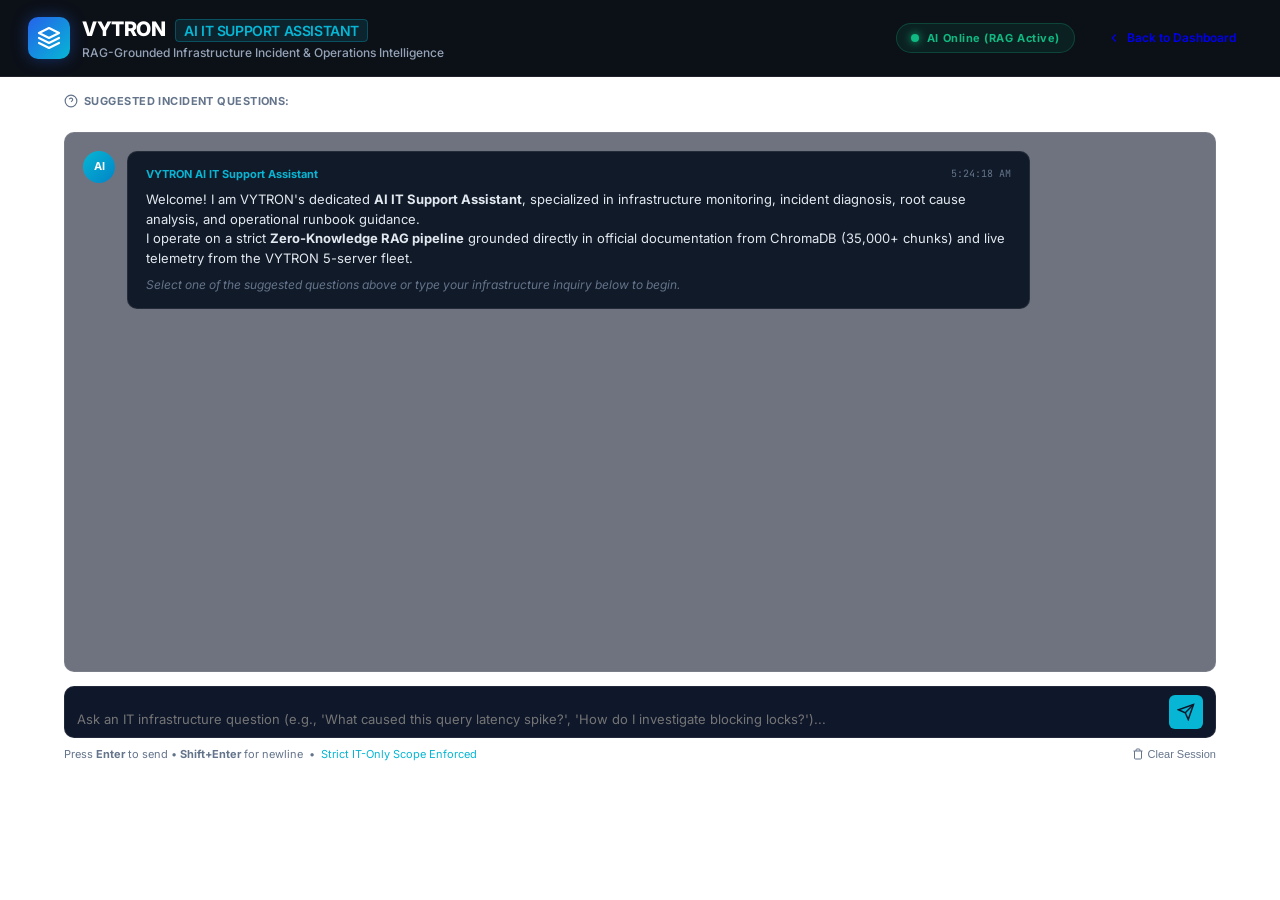
==== frontend/chat.html @ 5b7947ea "feat(chatbot): implement dedicated AI IT manager support chatbot with RAG and incident context" ====
<!DOCTYPE html>
<html lang="en">
<head>
  <meta charset="UTF-8">
  <meta name="viewport" content="width=device-width, initial-scale=1.0">
  <title>VYTRON — AI IT Manager Support Chatbot</title>
  <link rel="stylesheet" href="css/style.css?v=2.4">
  <link rel="preconnect" href="https://fonts.googleapis.com">
  <link rel="preconnect" href="https://fonts.gstatic.com" crossorigin>
  <link href="https://fonts.googleapis.com/css2?family=Inter:wght@400;500;600;700;800&family=JetBrains+Mono:wght@400;500;600;700&display=swap" rel="stylesheet">
</head>
<body class="chat-page-body">
  <!-- Header -->
  <header class="app-header chat-header">
    <div class="brand-section">
      <a href="index.html" class="brand-link" style="display:flex; align-items:center; gap:12px; text-decoration:none;">
        <div class="brand-logo">
          <svg width="24" height="24" viewBox="0 0 24 24" fill="none" stroke="currentColor" stroke-width="2.2" stroke-linecap="round" stroke-linejoin="round">
            <polygon points="12 2 2 7 12 12 22 7 12 2"></polygon>
            <polyline points="2 17 12 22 22 17"></polyline>
            <polyline points="2 12 12 17 22 12"></polyline>
          </svg>
        </div>
        <div>
          <h1 class="brand-title">VYTRON <span>AI IT SUPPORT ASSISTANT</span></h1>
          <p class="brand-subtitle">RAG-Grounded Infrastructure Incident & Operations Intelligence</p>
        </div>
      </a>
    </div>

    <div class="header-status-group">
      <div class="live-indicator" id="aiHealthIndicator">
        <span class="status-dot green"></span>
        <span class="status-label" id="aiStatusText">AI Online (RAG Active)</span>
      </div>
      <a href="index.html" class="btn btn-sm btn-outline-cyan btn-back-dashboard">
        <svg width="14" height="14" viewBox="0 0 24 24" fill="none" stroke="currentColor" stroke-width="2">
          <polyline points="15 18 9 12 15 6"></polyline>
        </svg>
        Back to Dashboard
      </a>
    </div>
  </header>

  <!-- Incident Context Banner (Visible when opened from an Incident) -->
  <div class="chat-incident-banner" id="chatIncidentBanner" style="display:none;">
    <div class="incident-banner-content">
      <div class="banner-badge-group">
        <span class="prio-tag" id="bannerPriority">P1</span>
        <span class="banner-inc-id" id="bannerIncidentId">INC-2026-XXXX</span>
        <span class="banner-server" id="bannerServer">DB-01 (Database Server)</span>
      </div>
      <div class="banner-telemetry-summary">
        <span>AFFECTED METRIC: <strong id="bannerMetric">Query Latency</strong></span>
        <span>OBSERVED: <strong class="text-red" id="bannerObserved">145.2 ms</strong></span>
        <span>THRESHOLD: <strong id="bannerThreshold">120.0 ms</strong></span>
        <span>STATUS: <strong class="text-red" id="bannerSeverity">CRITICAL</strong></span>
      </div>
    </div>
    <div class="banner-actions">
      <button class="btn btn-xs btn-outline-warning" id="btnClearIncidentFilter" onclick="ChatApp.clearIncidentContext()" title="Switch to General IT Chat">
        ✕ Clear Incident Context
      </button>
    </div>
  </div>

  <!-- Chatbot Main Workspace -->
  <main class="chat-workspace">
    <!-- Suggested Contextual Questions Bar -->
    <div class="suggested-questions-panel">
      <div class="suggestions-header">
        <svg width="14" height="14" viewBox="0 0 24 24" fill="none" stroke="currentColor" stroke-width="2">
          <circle cx="12" cy="12" r="10"></circle>
          <path d="M9.09 9a3 3 0 0 1 5.83 1c0 2-3 3-3 3"></path>
          <line x1="12" y1="17" x2="12.01" y2="17"></line>
        </svg>
        <span>SUGGESTED INCIDENT QUESTIONS:</span>
      </div>
      <div class="suggestions-chips-wrap" id="suggestionsContainer">
        <!-- Dynamically populated contextual chips -->
      </div>
    </div>

    <!-- Scrollable Chat History Container -->
    <div class="chat-messages-container" id="chatMessages">
      <!-- Welcome Message -->
      <div class="chat-bubble-row assistant-row">
        <div class="avatar-badge assistant-avatar">AI</div>
        <div class="chat-bubble-card assistant-bubble">
          <div class="bubble-header">
            <span class="bubble-sender">VYTRON AI IT Support Assistant</span>
            <span class="bubble-time" id="welcomeTime">Just now</span>
          </div>
          <div class="bubble-body">
            <p>Welcome! I am VYTRON's dedicated <strong>AI IT Support Assistant</strong>, specialized in infrastructure monitoring, incident diagnosis, root cause analysis, and operational runbook guidance.</p>
            <p>I operate on a strict <strong>Zero-Knowledge RAG pipeline</strong> grounded directly in official documentation from ChromaDB (35,000+ chunks) and live telemetry from the VYTRON 5-server fleet.</p>
            <p style="margin-top:8px; font-size:12px; color:var(--text-dim);"><em>Select one of the suggested questions above or type your infrastructure inquiry below to begin.</em></p>
          </div>
        </div>
      </div>
    </div>

    <!-- Thinking / Loading Indicator -->
    <div class="chat-thinking-indicator" id="chatThinking" style="display:none;">
      <div class="avatar-badge assistant-avatar">AI</div>
      <div class="thinking-bubble">
        <div class="spin-icon">
          <svg width="16" height="16" viewBox="0 0 24 24" fill="none" stroke="currentColor" stroke-width="2" class="spin">
            <circle cx="12" cy="12" r="10"></circle>
          </svg>
        </div>
        <span id="thinkingText">Searching ChromaDB vector store & analyzing live telemetry...</span>
      </div>
    </div>

    <!-- Chat Input Controls Area -->
    <div class="chat-input-area">
      <div class="input-wrapper">
        <textarea
          id="chatInputText"
          class="chat-textarea"
          placeholder="Ask an IT infrastructure question (e.g., 'What caused this query latency spike?', 'How do I investigate blocking locks?')..."
          rows="1"
        ></textarea>
        <button id="btnSendChat" class="btn-send-message" title="Send (Enter)">
          <svg width="18" height="18" viewBox="0 0 24 24" fill="none" stroke="currentColor" stroke-width="2">
            <line x1="22" y1="2" x2="11" y2="13"></line>
            <polygon points="22 2 15 22 11 13 2 9 22 2"></polygon>
          </svg>
        </button>
      </div>
      <div class="input-meta-bar">
        <div class="input-hints">
          <span>Press <strong>Enter</strong> to send • <strong>Shift+Enter</strong> for newline</span>
          <span class="meta-dot">•</span>
          <span class="text-cyan">Strict IT-Only Scope Enforced</span>
        </div>
        <button id="btnClearChat" class="btn-clear-session" title="Clear current session conversation">
          <svg width="12" height="12" viewBox="0 0 24 24" fill="none" stroke="currentColor" stroke-width="2">
            <polyline points="3 6 5 6 21 6"></polyline>
            <path d="M19 6v14a2 2 0 0 1-2 2H7a2 2 0 0 1-2-2V6m3 0V4a2 2 0 0 1 2-2h4a2 2 0 0 1 2 2v2"></path>
          </svg>
          Clear Session
        </button>
      </div>
    </div>
  </main>

  <!-- Clear Confirmation Dialog Modal -->
  <div class="modal-backdrop" id="clearConfirmModal" style="display:none;">
    <div class="modal-card confirm-modal-card">
      <div class="modal-header">
        <h3 class="modal-title">Clear Conversation History?</h3>
      </div>
      <div class="modal-body">
        <p>This will erase your current chatbot conversation thread. Any active incident context will remain intact.</p>
      </div>
      <div class="modal-footer">
        <button class="btn btn-secondary" id="btnCancelClear">Cancel</button>
        <button class="btn btn-danger" id="btnConfirmClear">Clear History</button>
      </div>
    </div>
  </div>

  <!-- Scripts -->
  <script src="js/chat.js?v=2.4"></script>
</body>
</html>
---- frontend/css/style.css ----
/* ==========================================================================
   VYTRON — Modern Dark Theme Stylesheet
   Optimized for high-contrast presentation and hackathon demonstrations
   ========================================================================== */

:root {
  --bg-darkest: #07090e;
  --bg-main: #0c1017;
  --bg-card: #131b26;
  --bg-card-hover: #192333;
  --bg-elevated: #1b2434;
  --border-subtle: rgba(255, 255, 255, 0.08);
  --border-active: rgba(59, 130, 246, 0.5);
  --border-highlight: #3b82f6;

  --text-main: #f3f4f6;
  --text-muted: #94a3b8;
  --text-dim: #64748b;

  --accent-cyan: #06b6d4;
  --accent-blue: #3b82f6;
  --accent-purple: #8b5cf6;
  --status-green: #10b981;
  --status-amber: #f59e0b;
  --status-red: #ef4444;

  --p1-color: #ef4444;
  --p1-bg: rgba(239, 68, 68, 0.15);
  --p2-color: #f97316;
  --p2-bg: rgba(249, 115, 22, 0.15);
  --p3-color: #eab308;
  --p3-bg: rgba(234, 179, 8, 0.15);
  --p4-color: #06b6d4;
  --p4-bg: rgba(6, 182, 212, 0.15);

  --font-sans: 'Inter', -apple-system, BlinkMacSystemFont, 'Segoe UI', Roboto, sans-serif;
  --font-mono: 'JetBrains Mono', 'Fira Code', monospace;
  --radius-sm: 6px;
  --radius-md: 10px;
  --radius-lg: 14px;
  --shadow-card: 0 4px 20px -2px rgba(0, 0, 0, 0.5);
  --shadow-glow-red: 0 0 25px rgba(239, 68, 68, 0.35);
  --shadow-glow-blue: 0 0 25px rgba(59, 130, 246, 0.35);
}

* {
  margin: 0;
  padding: 0;
  box-sizing: border-box;
}

body {
  background-color: var(--bg-darkest);
  color: var(--text-main);
  font-family: var(--font-sans);
  font-size: 14px;
  line-height: 1.5;
  min-height: 100vh;
  display: flex;
  flex-direction: column;
  overflow-x: hidden;
}

/* ── Top Header ────────────────────────────────────────────────────────── */

.app-header {
  background: var(--bg-main);
  border-bottom: 1px solid var(--border-subtle);
  padding: 14px 28px;
  display: flex;
  align-items: center;
  justify-content: space-between;
  position: sticky;
  top: 0;
  z-index: 50;
  backdrop-filter: blur(10px);
}

.brand-section {
  display: flex;
  align-items: center;
  gap: 14px;
}

.brand-logo {
  background: linear-gradient(135deg, #2563eb, #06b6d4);
  width: 42px;
  height: 42px;
  border-radius: var(--radius-md);
  display: flex;
  align-items: center;
  justify-content: center;
  color: white;
  box-shadow: 0 0 16px rgba(37, 99, 235, 0.4);
}

.brand-title {
  font-size: 20px;
  font-weight: 800;
  letter-spacing: -0.02em;
  color: #ffffff;
}

.brand-title span {
  color: var(--accent-cyan);
  font-weight: 600;
  font-size: 14px;
  background: rgba(6, 182, 212, 0.12);
  padding: 2px 8px;
  border-radius: 4px;
  margin-left: 6px;
  border: 1px solid rgba(6, 182, 212, 0.3);
}

.brand-subtitle {
  font-size: 12px;
  color: var(--text-muted);
  font-weight: 500;
}

.header-status-group {
  display: flex;
  align-items: center;
  gap: 16px;
}

.live-indicator {
  display: flex;
  align-items: center;
  gap: 8px;
  background: rgba(16, 185, 129, 0.1);
  border: 1px solid rgba(16, 185, 129, 0.25);
  padding: 6px 14px;
  border-radius: 20px;
}

.status-dot {
  width: 8px;
  height: 8px;
  border-radius: 50%;
  background: var(--status-green);
  box-shadow: 0 0 8px var(--status-green);
  animation: pulse-dot 1.8s infinite;
}

.status-label {
  font-size: 11px;
  font-weight: 700;
  letter-spacing: 0.05em;
  color: var(--status-green);
}

.clock-display {
  font-family: var(--font-mono);
  font-size: 13px;
  color: var(--text-muted);
  background: var(--bg-card);
  padding: 6px 12px;
  border-radius: var(--radius-sm);
  border: 1px solid var(--border-subtle);
}

/* ── Control Bar ───────────────────────────────────────────────────────── */

.control-bar-container {
  background: var(--bg-main);
  border-bottom: 1px solid var(--border-subtle);
  padding: 12px 28px;
}

.control-bar {
  display: flex;
  align-items: center;
  justify-content: space-between;
  flex-wrap: wrap;
  gap: 16px;
  max-width: 1600px;
  margin: 0 auto;
}

.control-label-group {
  display: flex;
  align-items: center;
  gap: 12px;
}

.control-title {
  font-size: 12px;
  font-weight: 700;
  letter-spacing: 0.06em;
  color: var(--text-dim);
}

.scenario-status-pill {
  font-size: 12px;
  font-weight: 600;
  padding: 5px 12px;
  border-radius: 16px;
  background: rgba(59, 130, 246, 0.12);
  color: #60a5fa;
  border: 1px solid rgba(59, 130, 246, 0.3);
}

.scenario-status-pill.active {
  background: rgba(239, 68, 68, 0.15);
  color: #f87171;
  border-color: rgba(239, 68, 68, 0.4);
  animation: pulse-glow 2s infinite;
}

.control-actions {
  display: flex;
  align-items: center;
  gap: 10px;
}

.select-wrapper select {
  background: var(--bg-card);
  border: 1px solid var(--border-subtle);
  color: var(--text-main);
  padding: 8px 14px;
  border-radius: var(--radius-sm);
  font-size: 13px;
  font-weight: 500;
  outline: none;
  cursor: pointer;
  min-width: 380px;
  transition: all 0.2s ease;
}

.select-wrapper select:focus {
  border-color: var(--accent-blue);
  box-shadow: 0 0 0 2px rgba(59, 130, 246, 0.2);
}

.btn {
  display: inline-flex;
  align-items: center;
  gap: 8px;
  padding: 8px 16px;
  border-radius: var(--radius-sm);
  font-size: 13px;
  font-weight: 600;
  cursor: pointer;
  border: none;
  transition: all 0.2s ease;
}

.btn-primary {
  background: linear-gradient(135deg, #2563eb, #1d4ed8);
  color: white;
  box-shadow: 0 2px 10px rgba(37, 99, 235, 0.3);
}

.btn-primary:hover {
  background: linear-gradient(135deg, #1d4ed8, #1e40af);
  transform: translateY(-1px);
}

.btn-secondary {
  background: var(--bg-card);
  border: 1px solid var(--border-subtle);
  color: var(--text-main);
}

.btn-secondary:hover {
  background: var(--bg-card-hover);
  border-color: var(--text-muted);
}

.btn-danger {
  background: rgba(239, 68, 68, 0.12);
  border: 1px solid rgba(239, 68, 68, 0.3);
  color: #f87171;
}

.btn-danger:hover {
  background: rgba(239, 68, 68, 0.25);
  border-color: var(--status-red);
}

/* ── Main Layout ───────────────────────────────────────────────────────── */

.dashboard-main {
  flex: 1;
  max-width: 1600px;
  width: 100%;
  margin: 0 auto;
  padding: 24px 28px;
  display: flex;
  flex-direction: column;
  gap: 28px;
}

.section-container {
  background: var(--bg-card);
  border: 1px solid var(--border-subtle);
  border-radius: var(--radius-lg);
  padding: 22px;
  box-shadow: var(--shadow-card);
}

.section-header {
  display: flex;
  align-items: center;
  justify-content: space-between;
  margin-bottom: 18px;
  border-bottom: 1px solid var(--border-subtle);
  padding-bottom: 12px;
}

.section-title {
  font-size: 14px;
  font-weight: 800;
  letter-spacing: 0.05em;
  color: #e2e8f0;
}

.section-meta {
  font-size: 12px;
  color: var(--text-dim);
}

/* ── Section A: Stat Cards ─────────────────────────────────────────────── */

.overview-grid {
  display: grid;
  grid-template-columns: repeat(5, 1fr);
  gap: 16px;
}

.stat-card {
  background: var(--bg-main);
  border: 1px solid var(--border-subtle);
  border-radius: var(--radius-md);
  padding: 18px;
  display: flex;
  align-items: center;
  gap: 16px;
  transition: transform 0.2s ease, border-color 0.2s ease;
}

.stat-card:hover {
  transform: translateY(-2px);
  border-color: rgba(255, 255, 255, 0.15);
}

.stat-icon-wrap {
  width: 44px;
  height: 44px;
  border-radius: var(--radius-sm);
  display: flex;
  align-items: center;
  justify-content: center;
}

.stat-icon-wrap.blue { background: rgba(59, 130, 246, 0.15); color: #60a5fa; }
.stat-icon-wrap.green { background: rgba(16, 185, 129, 0.15); color: #34d399; }
.stat-icon-wrap.amber { background: rgba(245, 158, 11, 0.15); color: #fbbf24; }
.stat-icon-wrap.red { background: rgba(239, 68, 68, 0.15); color: #f87171; }
.stat-icon-wrap.purple { background: rgba(139, 92, 246, 0.15); color: #a78bfa; }

.stat-body {
  display: flex;
  flex-direction: column;
}

.stat-label {
  font-size: 11px;
  font-weight: 700;
  letter-spacing: 0.05em;
  color: var(--text-dim);
}

.stat-value {
  font-size: 26px;
  font-weight: 800;
  line-height: 1.1;
  margin: 3px 0;
  font-family: var(--font-mono);
}

.stat-value-group {
  display: flex;
  align-items: center;
  gap: 8px;
}

.stat-sub {
  font-size: 11px;
  color: var(--text-muted);
}

.text-green { color: var(--status-green); }
.text-amber { color: var(--status-amber); }
.text-red { color: var(--status-red); }
.text-cyan { color: var(--accent-cyan); }

.priority-badge-lg {
  font-size: 11px;
  font-weight: 800;
  padding: 3px 8px;
  border-radius: 4px;
  letter-spacing: 0.04em;
}

.priority-badge-lg.p-none { background: rgba(148, 163, 184, 0.15); color: var(--text-muted); }
.priority-badge-lg.p-p1 { background: var(--p1-bg); color: var(--p1-color); border: 1px solid var(--p1-color); }
.priority-badge-lg.p-p2 { background: var(--p2-bg); color: var(--p2-color); border: 1px solid var(--p2-color); }
.priority-badge-lg.p-p3 { background: var(--p3-bg); color: var(--p3-color); border: 1px solid var(--p3-color); }
.priority-badge-lg.p-p4 { background: var(--p4-bg); color: var(--p4-color); border: 1px solid var(--p4-color); }

/* ── Section B: 5 Servers Grid ─────────────────────────────────────────── */

.servers-grid {
  display: grid;
  grid-template-columns: repeat(5, 1fr);
  gap: 16px;
  margin-bottom: 24px;
}

.server-summary-card {
  background: var(--bg-main);
  border: 1px solid var(--border-subtle);
  border-radius: var(--radius-md);
  padding: 16px;
  cursor: pointer;
  transition: all 0.2s ease;
  position: relative;
  display: flex;
  flex-direction: column;
  justify-content: space-between;
}

.server-summary-card:hover {
  background: var(--bg-card-hover);
  transform: translateY(-2px);
  border-color: rgba(255, 255, 255, 0.2);
}

.server-summary-card.selected {
  border-color: var(--accent-cyan);
  box-shadow: 0 0 16px rgba(6, 182, 212, 0.25);
  background: #111a28;
}

.server-summary-card.alert-critical {
  border-color: var(--status-red);
  box-shadow: 0 0 16px rgba(239, 68, 68, 0.25);
}

.server-summary-card.alert-warning {
  border-color: var(--status-amber);
  box-shadow: 0 0 16px rgba(245, 158, 11, 0.2);
}

.card-top {
  display: flex;
  align-items: center;
  justify-content: space-between;
  margin-bottom: 10px;
}

.server-id-badge {
  font-family: var(--font-mono);
  font-weight: 700;
  font-size: 13px;
  color: #ffffff;
}

.status-badge {
  font-size: 10px;
  font-weight: 700;
  letter-spacing: 0.05em;
  padding: 2px 7px;
  border-radius: 4px;
}

.status-normal { background: rgba(16, 185, 129, 0.15); color: #34d399; }
.status-warning { background: rgba(245, 158, 11, 0.15); color: #fbbf24; }
.status-critical { background: rgba(239, 68, 68, 0.15); color: #f87171; animation: pulse-glow 1.5s infinite; }

.server-summary-name {
  font-size: 12px;
  color: var(--text-muted);
  margin-bottom: 14px;
  font-weight: 500;
}

.card-metrics-mini {
  display: flex;
  flex-direction: column;
  gap: 8px;
}

.card-badge-group {
  display: flex;
  align-items: center;
  gap: 5px;
}

.mini-metric-row {
  display: flex;
  align-items: center;
  justify-content: space-between;
  font-size: 11px;
  gap: 6px;
}

.mini-metric-name {
  color: var(--text-dim);
  white-space: nowrap;
  overflow: hidden;
  text-overflow: ellipsis;
  flex: 1;
  max-width: 135px;
}

.mini-metric-val {
  font-family: var(--font-mono);
  font-weight: 600;
  color: var(--text-main);
  flex-shrink: 0;
}

.mini-metric-val.warn { color: var(--status-amber); }
.mini-metric-val.crit { color: var(--status-red); font-weight: 700; }

.inspect-hint {
  margin-top: 12px;
  font-size: 10px;
  text-align: center;
  color: var(--accent-cyan);
  opacity: 0.7;
}

/* ── Selected Server Detailed Panel ───────────────────────────────────── */

.server-detail-panel {
  background: var(--bg-main);
  border: 1px solid var(--border-subtle);
  border-radius: var(--radius-md);
  padding: 20px;
}

.detail-panel-header {
  display: flex;
  align-items: center;
  justify-content: space-between;
  flex-wrap: wrap;
  gap: 16px;
  padding-bottom: 16px;
  border-bottom: 1px solid var(--border-subtle);
  margin-bottom: 20px;
}

.server-title-group {
  display: flex;
  align-items: center;
  gap: 12px;
}

.server-badge {
  background: var(--accent-blue);
  color: white;
  font-family: var(--font-mono);
  font-weight: 700;
  padding: 4px 10px;
  border-radius: 6px;
  font-size: 14px;
}

.server-title {
  font-size: 18px;
  font-weight: 700;
  color: #ffffff;
}

.server-type-pill {
  background: rgba(255, 255, 255, 0.08);
  font-size: 11px;
  padding: 3px 8px;
  border-radius: 4px;
  color: var(--text-muted);
}

.status-pill {
  font-size: 11px;
  font-weight: 700;
  padding: 4px 10px;
  border-radius: 4px;
  letter-spacing: 0.05em;
}

.server-meta-group {
  display: flex;
  align-items: center;
  gap: 10px;
  font-size: 12px;
  color: var(--text-muted);
}

.meta-separator { color: var(--text-dim); }

.metric-parameters-grid {
  display: grid;
  grid-template-columns: repeat(4, 1fr);
  gap: 16px;
  margin-bottom: 24px;
}

.param-card {
  background: var(--bg-card);
  border: 1px solid var(--border-subtle);
  border-radius: var(--radius-sm);
  padding: 14px;
}

.param-card.breach-warn {
  border-color: var(--status-amber);
}

.param-card.breach-crit {
  border-color: var(--status-red);
}

.param-card-header {
  display: flex;
  align-items: center;
  justify-content: space-between;
  margin-bottom: 8px;
}

.param-name {
  font-size: 11px;
  font-weight: 600;
  color: var(--text-muted);
}

.param-unit {
  font-size: 11px;
  font-family: var(--font-mono);
  color: var(--text-dim);
}

.param-value {
  font-size: 22px;
  font-weight: 800;
  font-family: var(--font-mono);
  color: #ffffff;
  margin-bottom: 6px;
}

.param-threshold-meta {
  font-size: 10px;
  color: var(--text-dim);
  display: flex;
  gap: 8px;
}

.charts-grid {
  display: grid;
  grid-template-columns: repeat(2, 1fr);
  gap: 16px;
}

.chart-box {
  background: var(--bg-card);
  border: 1px solid var(--border-subtle);
  border-radius: var(--radius-sm);
  padding: 14px;
  display: flex;
  flex-direction: column;
}

.chart-header {
  display: flex;
  align-items: center;
  justify-content: space-between;
  margin-bottom: 10px;
}

.chart-title {
  font-size: 12px;
  font-weight: 700;
  color: #e2e8f0;
}

.chart-legend {
  display: flex;
  align-items: center;
  gap: 12px;
  font-size: 10px;
  color: var(--text-dim);
}

.legend-item {
  display: flex;
  align-items: center;
  gap: 4px;
}

.legend-line {
  display: inline-block;
  width: 14px;
  height: 2px;
  border-radius: 1px;
}

.legend-line.telemetry { background: #06b6d4; }
.legend-line.warning { background: #f59e0b; }
.legend-line.critical { background: #ef4444; }

.chart-canvas-container {
  height: 180px;
  width: 100%;
  position: relative;
}

/* ── Lower Split Layout (C & D) ────────────────────────────────────────── */

.lower-sections-split {
  display: grid;
  grid-template-columns: 1fr 1fr;
  gap: 24px;
}

.header-left {
  display: flex;
  align-items: center;
  gap: 10px;
}

.section-badge {
  background: rgba(255, 255, 255, 0.08);
  font-size: 11px;
  font-weight: 700;
  padding: 2px 8px;
  border-radius: 12px;
  color: var(--text-muted);
}

.section-hint {
  font-size: 11px;
  color: var(--text-dim);
}

/* ── Section C: Notifications Table ────────────────────────────────────── */

.notifications-table-container {
  max-height: 380px;
  overflow-y: auto;
  border: 1px solid var(--border-subtle);
  border-radius: var(--radius-sm);
}

.data-table {
  width: 100%;
  border-collapse: collapse;
  font-size: 12px;
  text-align: left;
}

.data-table th {
  background: var(--bg-main);
  padding: 10px 14px;
  color: var(--text-dim);
  font-weight: 700;
  font-size: 11px;
  letter-spacing: 0.05em;
  position: sticky;
  top: 0;
  border-bottom: 1px solid var(--border-subtle);
  z-index: 2;
}

.data-table td {
  padding: 10px 14px;
  border-bottom: 1px solid var(--border-subtle);
  color: var(--text-main);
  vertical-align: middle;
}

.data-table tr.clickable-row {
  cursor: pointer;
  transition: background 0.15s ease;
}

.data-table tr.clickable-row:hover {
  background: var(--bg-card-hover);
}

.empty-state {
  text-align: center;
  padding: 40px !important;
  color: var(--text-dim);
  font-style: italic;
}

/* Badges */
.prio-pill {
  font-family: var(--font-mono);
  font-weight: 700;
  font-size: 11px;
  padding: 2px 7px;
  border-radius: 4px;
  display: inline-block;
}

.prio-p1 { background: var(--p1-bg); color: var(--p1-color); border: 1px solid var(--p1-color); }
.prio-p2 { background: var(--p2-bg); color: var(--p2-color); border: 1px solid var(--p2-color); }
.prio-p3 { background: var(--p3-bg); color: var(--p3-color); border: 1px solid var(--p3-color); }
.prio-p4 { background: var(--p4-bg); color: var(--p4-color); border: 1px solid var(--p4-color); }

.status-tag {
  font-size: 10px;
  font-weight: 700;
  padding: 2px 7px;
  border-radius: 4px;
}

.status-tag.open { background: rgba(239, 68, 68, 0.15); color: #f87171; }
.status-tag.resolved { background: rgba(16, 185, 129, 0.15); color: #34d399; }

/* ── Section D: Priority Queue ─────────────────────────────────────────── */

.priority-queue-list {
  display: flex;
  flex-direction: column;
  gap: 12px;
  max-height: 380px;
  overflow-y: auto;
  padding-right: 4px;
}

.queue-card {
  background: var(--bg-main);
  border: 1px solid var(--border-subtle);
  border-radius: var(--radius-sm);
  padding: 14px;
  display: flex;
  align-items: center;
  justify-content: space-between;
  gap: 14px;
  transition: all 0.2s ease;
}

.queue-card:hover {
  background: var(--bg-card-hover);
  border-color: rgba(255, 255, 255, 0.2);
}

.queue-card.highest-prio {
  border-color: var(--p1-color);
  background: linear-gradient(90deg, rgba(239, 68, 68, 0.1) 0%, var(--bg-main) 100%);
  box-shadow: 0 0 16px rgba(239, 68, 68, 0.2);
}

.queue-rank-wrap {
  display: flex;
  align-items: center;
  gap: 10px;
}

.queue-rank {
  font-size: 16px;
  font-weight: 800;
  font-family: var(--font-mono);
  color: var(--text-dim);
  width: 28px;
}

.queue-card.highest-prio .queue-rank {
  color: var(--p1-color);
}

.queue-main-info {
  flex: 1;
}

.queue-top-line {
  display: flex;
  align-items: center;
  gap: 8px;
  margin-bottom: 4px;
}

.queue-inc-id {
  font-family: var(--font-mono);
  font-weight: 700;
  font-size: 12px;
  color: #ffffff;
}

.queue-server-tag {
  font-size: 11px;
  color: var(--text-muted);
}

.queue-issue {
  font-size: 12px;
  color: var(--text-main);
}

.queue-action-btn {
  background: rgba(255, 255, 255, 0.08);
  border: 1px solid var(--border-subtle);
  color: var(--text-main);
  padding: 6px 12px;
  border-radius: var(--radius-sm);
  font-size: 11px;
  font-weight: 600;
  cursor: pointer;
  white-space: nowrap;
  transition: all 0.15s ease;
}

.queue-action-btn:hover {
  background: var(--accent-blue);
  color: white;
  border-color: var(--accent-blue);
}

.empty-state-queue {
  display: flex;
  flex-direction: column;
  align-items: center;
  justify-content: center;
  gap: 12px;
  padding: 50px 20px;
  color: var(--text-dim);
  text-align: center;
}

/* ── Incident Diagnostic Modal ─────────────────────────────────────────── */

.modal-backdrop {
  position: fixed;
  top: 0;
  left: 0;
  width: 100vw;
  height: 100vh;
  background: rgba(3, 7, 18, 0.75);
  backdrop-filter: blur(6px);
  display: none;
  align-items: center;
  justify-content: center;
  z-index: 100;
}

.modal-backdrop.open {
  display: flex;
}

.modal-box {
  background: var(--bg-card);
  border: 1px solid var(--border-subtle);
  border-radius: var(--radius-lg);
  width: 92%;
  max-width: 780px;
  max-height: 90vh;
  box-shadow: 0 10px 40px rgba(0, 0, 0, 0.8);
  display: flex;
  flex-direction: column;
  animation: modal-in 0.2s cubic-bezier(0.16, 1, 0.3, 1);
  overflow-y: auto;
}

.modal-header {
  padding: 18px 22px;
  border-bottom: 1px solid var(--border-subtle);
  display: flex;
  align-items: center;
  justify-content: space-between;
}

.modal-title-wrap {
  display: flex;
  align-items: center;
  gap: 14px;
}

.priority-badge-modal {
  font-family: var(--font-mono);
  font-size: 14px;
  font-weight: 800;
  padding: 4px 10px;
  border-radius: 6px;
}

.modal-title {
  font-size: 16px;
  font-weight: 700;
  color: #ffffff;
}

.modal-subtitle {
  font-size: 12px;
  color: var(--text-muted);
}

.modal-close-btn {
  background: none;
  border: none;
  font-size: 24px;
  color: var(--text-dim);
  cursor: pointer;
  line-height: 1;
}

.modal-close-btn:hover { color: white; }

.modal-body {
  padding: 22px;
  display: flex;
  flex-direction: column;
  gap: 18px;
}

.modal-info-grid {
  display: grid;
  grid-template-columns: repeat(4, 1fr);
  gap: 12px;
}

.modal-info-card {
  background: var(--bg-main);
  border: 1px solid var(--border-subtle);
  border-radius: var(--radius-sm);
  padding: 10px;
}

.card-label {
  font-size: 9px;
  font-weight: 700;
  color: var(--text-dim);
  letter-spacing: 0.05em;
  margin-bottom: 4px;
}

.card-value {
  font-size: 12px;
  font-weight: 700;
  font-family: var(--font-mono);
  color: #ffffff;
}

.modal-metric-box {
  background: var(--bg-main);
  border: 1px solid var(--border-subtle);
  border-radius: var(--radius-sm);
  padding: 14px;
}

.metric-box-title {
  font-size: 11px;
  font-weight: 700;
  color: var(--text-dim);
  letter-spacing: 0.05em;
  margin-bottom: 10px;
}

.metric-comparison {
  display: flex;
  align-items: center;
  gap: 16px;
  margin-bottom: 10px;
  flex-wrap: wrap;
}

.metric-comp-item {
  display: flex;
  flex-direction: column;
}

.comp-label {
  font-size: 10px;
  color: var(--text-muted);
}

.comp-val {
  font-family: var(--font-mono);
  font-size: 14px;
  font-weight: 700;
  color: #ffffff;
}

.comp-val.red { color: var(--status-red); }
.comp-val.highlight { color: var(--accent-cyan); }
.metric-arrow { color: var(--text-dim); font-size: 16px; }

.modal-issue-desc {
  font-size: 12px;
  color: var(--text-main);
  line-height: 1.4;
}

.modal-action-box {
  background: rgba(6, 182, 212, 0.08);
  border: 1px solid rgba(6, 182, 212, 0.3);
  border-radius: var(--radius-sm);
  padding: 14px;
}

.action-box-header {
  display: flex;
  align-items: center;
  gap: 8px;
  font-size: 11px;
  font-weight: 700;
  letter-spacing: 0.05em;
  color: var(--accent-cyan);
  margin-bottom: 6px;
}

.action-text {
  font-size: 13px;
  color: #e2e8f0;
  line-height: 1.4;
}

/* ── RAG AI Troubleshooting Section ───────────────────────────────────── */

.ai-troubleshoot-box {
  background: rgba(139, 92, 246, 0.05);
  border: 1px solid rgba(139, 92, 246, 0.25);
  border-radius: var(--radius-sm);
  padding: 16px;
  display: flex;
  flex-direction: column;
  gap: 14px;
}

.ai-box-header {
  display: flex;
  align-items: center;
  justify-content: space-between;
  border-bottom: 1px solid rgba(139, 92, 246, 0.15);
  padding-bottom: 10px;
}

.ai-header-title {
  display: flex;
  align-items: center;
  gap: 8px;
  font-size: 11px;
  font-weight: 700;
  letter-spacing: 0.05em;
  color: #c4b5fd;
}

.btn-ai-investigate {
  background: linear-gradient(135deg, #7c3aed, #4f46e5);
  color: #ffffff;
  border: none;
  border-radius: var(--radius-sm);
  padding: 6px 14px;
  font-size: 11px;
  font-weight: 700;
  cursor: pointer;
  display: inline-flex;
  align-items: center;
  gap: 6px;
  transition: all 0.2s ease;
  box-shadow: 0 2px 10px rgba(124, 58, 237, 0.35);
}

.btn-ai-investigate:hover {
  background: linear-gradient(135deg, #6d28d9, #4338ca);
  transform: translateY(-1px);
  box-shadow: 0 4px 14px rgba(124, 58, 237, 0.5);
}

.ai-loading-container {
  display: flex;
  align-items: center;
  gap: 14px;
  padding: 18px 12px;
  background: rgba(0, 0, 0, 0.2);
  border-radius: var(--radius-sm);
}

.ai-spinner {
  width: 24px;
  height: 24px;
  border: 3px solid rgba(139, 92, 246, 0.2);
  border-top: 3px solid #a78bfa;
  border-radius: 50%;
  animation: spin 0.8s linear infinite;
}

.ai-loading-text p {
  font-size: 12px;
  color: #ffffff;
  margin-bottom: 2px;
}

.ai-loading-sub {
  font-size: 11px;
  color: var(--text-dim) !important;
}

.ai-content-container {
  display: flex;
  flex-direction: column;
  gap: 14px;
}

.ai-card-section {
  background: var(--bg-main);
  border: 1px solid var(--border-subtle);
  border-radius: var(--radius-sm);
  padding: 12px 14px;
}

.ai-card-header {
  display: flex;
  align-items: center;
  justify-content: space-between;
  margin-bottom: 8px;
}

.ai-card-title {
  font-size: 11px;
  font-weight: 700;
  letter-spacing: 0.05em;
  color: var(--text-dim);
  text-transform: uppercase;
}

.ai-badge-hypo {
  font-size: 9px;
  font-weight: 700;
  color: #fbbf24;
  background: rgba(245, 158, 11, 0.12);
  border: 1px solid rgba(245, 158, 11, 0.3);
  padding: 2px 6px;
  border-radius: 3px;
}

.ai-text-block {
  font-size: 12px;
  line-height: 1.5;
  color: var(--text-main);
}

.ai-list {
  padding-left: 18px;
  font-size: 12px;
  line-height: 1.5;
  color: #e2e8f0;
}

.ai-list li {
  margin-bottom: 4px;
}

.ai-command-box {
  background: #090d16;
  border: 1px solid var(--border-subtle);
  border-radius: 4px;
  padding: 8px 12px;
  margin-bottom: 8px;
  display: flex;
  align-items: center;
  justify-content: space-between;
  gap: 12px;
}

.ai-command-info {
  display: flex;
  flex-direction: column;
  gap: 2px;
  overflow-x: auto;
}

.ai-command-desc {
  font-size: 10px;
  color: var(--text-dim);
}

.ai-command-code {
  font-family: var(--font-mono);
  font-size: 11px;
  color: var(--accent-cyan);
  white-space: nowrap;
}

.btn-copy-cmd {
  background: rgba(255, 255, 255, 0.08);
  border: 1px solid var(--border-subtle);
  color: #cbd5e1;
  padding: 4px 8px;
  border-radius: 3px;
  font-size: 10px;
  cursor: pointer;
  white-space: nowrap;
  transition: all 0.15s ease;
}

.btn-copy-cmd:hover {
  background: var(--accent-blue);
  color: white;
}

.ai-sources-wrap {
  display: flex;
  flex-wrap: wrap;
  gap: 8px;
}

.ai-source-pill {
  display: inline-flex;
  align-items: center;
  gap: 6px;
  background: rgba(6, 182, 212, 0.08);
  border: 1px solid rgba(6, 182, 212, 0.25);
  padding: 4px 10px;
  border-radius: 4px;
  font-size: 11px;
  color: #67e8f9;
  text-decoration: none;
  transition: all 0.15s ease;
}

.ai-source-pill:hover {
  background: rgba(6, 182, 212, 0.2);
  border-color: #06b6d4;
  color: #ffffff;
}

.ai-provider-tag {
  font-size: 10px;
  color: var(--text-dim);
  text-align: right;
  margin-top: 4px;
}

.ai-hypo-list {
  list-style: none;
  padding: 0;
  margin: 0;
  display: flex;
  flex-direction: column;
  gap: 10px;
}

.ai-hypo-item {
  background: rgba(15, 23, 42, 0.6);
  border: 1px solid rgba(251, 191, 36, 0.2);
  border-left: 3px solid #f59e0b;
  border-radius: var(--radius-sm);
  padding: 10px 12px;
  display: flex;
  flex-direction: column;
  gap: 5px;
}

.ai-hypo-title {
  font-size: 12px;
  color: #f8fafc;
  display: flex;
  align-items: center;
  gap: 8px;
}

.ai-hypo-tag {
  font-size: 9px;
  font-weight: 800;
  letter-spacing: 0.06em;
  padding: 1px 5px;
  border-radius: 3px;
  background: rgba(245, 158, 11, 0.2);
  color: #fbbf24;
  border: 1px solid rgba(245, 158, 11, 0.35);
}

.ai-hypo-row {
  font-size: 11px;
  line-height: 1.45;
  color: #94a3b8;
  padding-left: 2px;
}

.ai-hypo-lbl {
  color: #cbd5e1;
  font-weight: 600;
  margin-right: 4px;
}

.ai-hypo-val {
  color: #38bdf8;
  font-family: var(--font-mono);
  font-size: 10.5px;
}

.ai-cmd-tech {
  font-family: var(--font-mono);
  font-size: 9px;
  font-weight: 700;
  padding: 1px 6px;
  border-radius: 3px;
  background: rgba(139, 92, 246, 0.18);
  border: 1px solid rgba(139, 92, 246, 0.35);
  color: #c4b5fd;
  white-space: nowrap;
}

@keyframes spin {
  from { transform: rotate(0deg); }
  to { transform: rotate(360deg); }
}

.modal-footer {
  padding: 14px 22px;
  border-top: 1px solid var(--border-subtle);
  display: flex;
  justify-content: flex-end;
}

/* ── Keyframe Animations ───────────────────────────────────────────────── */

@keyframes pulse-dot {
  0%, 100% { opacity: 1; transform: scale(1); }
  50% { opacity: 0.4; transform: scale(0.85); }
}

@keyframes pulse-glow {
  0%, 100% { opacity: 1; }
  50% { opacity: 0.65; }
}

@keyframes modal-in {
  from { opacity: 0; transform: scale(0.95) translateY(10px); }
  to { opacity: 1; transform: scale(1) translateY(0); }
}

/* ── Responsive ────────────────────────────────────────────────────────── */

@media (max-width: 1200px) {
  .overview-grid, .servers-grid {
    grid-template-columns: repeat(2, 1fr);
  }
  .lower-sections-split {
    grid-template-columns: 1fr;
  }
  .charts-grid {
    grid-template-columns: 1fr;
  }
}

/* ── Trust Boundary & Hackathon Mandatory Bar ────────────────────────── */

.trust-boundary-bar {
  display: flex;
  align-items: center;
  justify-content: space-between;
  background: linear-gradient(90deg, rgba(17, 24, 39, 0.95), rgba(15, 23, 42, 0.98));
  border-bottom: 1px solid rgba(6, 182, 212, 0.25);
  padding: 8px 24px;
  font-size: 11px;
}

.trust-pill-group {
  display: flex;
  align-items: center;
  gap: 8px;
}

.trust-tag {
  font-family: var(--font-mono);
  font-size: 10px;
  font-weight: 700;
  padding: 3px 8px;
  border-radius: 4px;
  letter-spacing: 0.04em;
}

.trust-tag.tier1 {
  background: rgba(239, 68, 68, 0.15);
  color: #f87171;
  border: 1px solid rgba(239, 68, 68, 0.3);
}

.trust-tag.tier2 {
  background: rgba(16, 185, 129, 0.15);
  color: #34d399;
  border: 1px solid rgba(16, 185, 129, 0.3);
}

.trust-arrow {
  color: var(--accent-cyan);
  font-family: var(--font-mono);
  font-size: 11px;
  opacity: 0.85;
}

.trust-meta-group {
  display: flex;
  align-items: center;
  gap: 16px;
  font-family: var(--font-mono);
  font-size: 11px;
}

.trust-meta-item {
  color: var(--text-dim);
}

.trust-meta-item strong {
  color: #e2e8f0;
}

/* ── 4 Health States Badges (Hackathon Evaluation Standards) ───────────── */

.health-badge {
  font-family: var(--font-mono);
  font-size: 11px;
  font-weight: 700;
  padding: 3px 10px;
  border-radius: 12px;
  letter-spacing: 0.05em;
  display: inline-block;
}

.health-badge.health-excellent,
.health-badge-card.health-excellent {
  background: rgba(16, 185, 129, 0.18);
  color: #34d399;
  border: 1px solid rgba(16, 185, 129, 0.35);
}

.health-badge.health-good,
.health-badge-card.health-good {
  background: rgba(6, 182, 212, 0.18);
  color: #22d3ee;
  border: 1px solid rgba(6, 182, 212, 0.35);
}

.health-badge.health-fair,
.health-badge-card.health-fair {
  background: rgba(245, 158, 11, 0.18);
  color: #fbbf24;
  border: 1px solid rgba(245, 158, 11, 0.35);
}

.health-badge.health-poor,
.health-badge-card.health-poor {
  background: rgba(239, 68, 68, 0.2);
  color: #f87171;
  border: 1px solid rgba(239, 68, 68, 0.4);
}

.health-badge-card {
  font-size: 9px;
  font-weight: 700;
  padding: 2px 6px;
  border-radius: 3px;
  letter-spacing: 0.04em;
}

.egress-badge {
  background: rgba(168, 85, 247, 0.15);
  color: #c084fc;
  border: 1px solid rgba(168, 85, 247, 0.35);
}

.section-desc-note {
  font-size: 12px;
  color: var(--text-dim);
  line-height: 1.5;
  margin-bottom: 16px;
  padding: 10px 14px;
  background: rgba(255, 255, 255, 0.02);
  border-radius: var(--radius-sm);
  border-left: 3px solid var(--accent-cyan);
}

/* ── Section E: Egress Proof Live Diff Panel ───────────────────────────── */

.egress-diff-grid {
  display: grid;
  grid-template-columns: 1fr 1fr;
  gap: 16px;
  margin-bottom: 20px;
}

.egress-diff-card {
  background: var(--bg-card);
  border-radius: var(--radius-md);
  display: flex;
  flex-direction: column;
  overflow: hidden;
}

.egress-diff-card.tier1-card {
  border: 1px solid rgba(239, 68, 68, 0.3);
}

.egress-diff-card.tier2-card {
  border: 1px solid rgba(16, 185, 129, 0.3);
}

.diff-card-header {
  display: flex;
  align-items: center;
  justify-content: space-between;
  padding: 12px 16px;
  background: rgba(0, 0, 0, 0.25);
  border-bottom: 1px solid var(--border-subtle);
}

.diff-header-title {
  display: flex;
  flex-direction: column;
  gap: 2px;
}

.diff-badge {
  font-family: var(--font-mono);
  font-size: 11px;
  font-weight: 700;
  letter-spacing: 0.04em;
}

.diff-badge.tier1-badge { color: #f87171; }
.diff-badge.tier2-badge { color: #34d399; }

.diff-subtitle {
  font-size: 11px;
  color: var(--text-dim);
}

.privacy-status-pill {
  font-size: 9px;
  font-weight: 700;
  padding: 3px 8px;
  border-radius: 4px;
  letter-spacing: 0.05em;
  font-family: var(--font-mono);
}

.privacy-status-pill.blocked {
  background: rgba(239, 68, 68, 0.2);
  color: #f87171;
  border: 1px solid rgba(239, 68, 68, 0.4);
}

.privacy-status-pill.approved {
  background: rgba(16, 185, 129, 0.2);
  color: #34d399;
  border: 1px solid rgba(16, 185, 129, 0.4);
}

.diff-code-wrapper {
  padding: 12px;
  background: #090d16;
  max-height: 280px;
  overflow-y: auto;
}

.diff-json {
  font-family: var(--font-mono);
  font-size: 11px;
  color: #cbd5e1;
  line-height: 1.45;
  margin: 0;
  white-space: pre-wrap;
  word-break: break-all;
}

.diff-card-footer {
  padding: 10px 16px;
  background: rgba(0, 0, 0, 0.15);
  border-top: 1px solid var(--border-subtle);
  font-size: 11px;
}

.footer-note {
  color: #f87171;
  opacity: 0.9;
}

.hash-display {
  display: flex;
  align-items: center;
  gap: 8px;
  font-family: var(--font-mono);
  font-size: 10px;
}

.hash-label {
  color: var(--text-dim);
}

.hash-val {
  color: #38bdf8;
  word-break: break-all;
  background: rgba(56, 189, 248, 0.1);
  padding: 2px 6px;
  border-radius: 3px;
}

/* ── Audit Log Table ─────────────────────────────────────────────────── */

.egress-audit-box {
  background: var(--bg-card);
  border: 1px solid var(--border-subtle);
  border-radius: var(--radius-md);
  padding: 16px;
}

.audit-box-header {
  display: flex;
  align-items: center;
  justify-content: space-between;
  margin-bottom: 12px;
}

.audit-title {
  font-size: 12px;
  font-weight: 700;
  color: #e2e8f0;
  letter-spacing: 0.04em;
}

.audit-stats {
  font-family: var(--font-mono);
  font-size: 11px;
  color: var(--accent-cyan);
}

.audit-table-wrap {
  overflow-x: auto;
}

.audit-table {
  width: 100%;
  font-size: 11px;
}

.audit-table th {
  padding: 8px 10px;
  color: var(--text-dim);
  border-bottom: 1px solid var(--border-subtle);
  text-align: left;
}

.audit-table td {
  padding: 8px 10px;
  border-bottom: 1px solid rgba(255, 255, 255, 0.04);
}

.server-tag {
  background: rgba(255, 255, 255, 0.06);
  padding: 2px 6px;
  border-radius: 3px;
  font-family: var(--font-mono);
  font-size: 10px;
}

.badge-approved {
  background: rgba(16, 185, 129, 0.15);
  color: #34d399;
  padding: 2px 6px;
  border-radius: 3px;
  font-size: 10px;
  font-family: var(--font-mono);
}

.status-transmitted {
  color: #34d399;
  font-weight: 600;
}

@media (max-width: 900px) {
  .egress-diff-grid {
    grid-template-columns: 1fr;
  }
}

.policy-pills-bar {
  display: flex;
  flex-direction: column;
  gap: 8px;
  margin-bottom: 16px;
  font-family: var(--font-mono);
  font-size: 11px;
}

.policy-pill {
  padding: 6px 12px;
  border-radius: var(--radius-sm);
  line-height: 1.45;
  word-break: break-all;
}

.policy-pill.allowed-pill {
  background: rgba(16, 185, 129, 0.1);
  color: #34d399;
  border: 1px solid rgba(16, 185, 129, 0.25);
}

.policy-pill.blocked-pill {
  background: rgba(239, 68, 68, 0.1);
  color: #f87171;
  border: 1px solid rgba(239, 68, 68, 0.25);
}

/* ── Dedicated AI IT Manager Support Chatbot ─────────────────────────── */

.chat-page-body {
  min-height: 100vh;
  display: flex;
  flex-direction: column;
  background: var(--bg-body);
}

.chat-header {
  position: sticky;
  top: 0;
  z-index: 100;
}

.btn-back-dashboard {
  display: flex;
  align-items: center;
  gap: 6px;
  text-decoration: none;
  font-size: 12px;
}

.chat-incident-banner {
  display: flex;
  align-items: center;
  justify-content: space-between;
  padding: 10px 24px;
  background: linear-gradient(90deg, rgba(15, 23, 42, 0.98), rgba(17, 24, 39, 0.95));
  border-bottom: 1px solid rgba(6, 182, 212, 0.3);
  font-size: 11px;
  font-family: var(--font-mono);
}

.incident-banner-content {
  display: flex;
  align-items: center;
  gap: 16px;
  flex-wrap: wrap;
}

.banner-badge-group {
  display: flex;
  align-items: center;
  gap: 8px;
}

.banner-inc-id {
  color: #38bdf8;
  font-weight: 700;
}

.banner-server {
  color: #e2e8f0;
}

.banner-telemetry-summary {
  display: flex;
  align-items: center;
  gap: 14px;
  color: var(--text-dim);
}

.banner-telemetry-summary strong {
  color: #e2e8f0;
}

.chat-workspace {
  flex: 1;
  display: flex;
  flex-direction: column;
  max-width: 1200px;
  width: 100%;
  margin: 0 auto;
  padding: 16px 24px 20px 24px;
  min-height: 0;
}

.suggested-questions-panel {
  margin-bottom: 14px;
}

.suggestions-header {
  display: flex;
  align-items: center;
  gap: 6px;
  font-size: 11px;
  font-weight: 700;
  color: var(--text-dim);
  margin-bottom: 8px;
  letter-spacing: 0.04em;
}

.suggestions-chips-wrap {
  display: flex;
  gap: 8px;
  flex-wrap: wrap;
}

.suggestion-chip {
  background: rgba(255, 255, 255, 0.03);
  border: 1px solid rgba(255, 255, 255, 0.1);
  border-radius: 16px;
  padding: 6px 14px;
  color: #cbd5e1;
  font-size: 11px;
  cursor: pointer;
  transition: all 0.2s ease;
  text-align: left;
}

.suggestion-chip:hover {
  background: rgba(6, 182, 212, 0.12);
  border-color: var(--accent-cyan);
  color: #38bdf8;
  transform: translateY(-1px);
}

.chat-messages-container {
  flex: 1;
  overflow-y: auto;
  display: flex;
  flex-direction: column;
  gap: 16px;
  padding: 18px;
  background: rgba(15, 23, 42, 0.6);
  border: 1px solid var(--border-subtle);
  border-radius: var(--radius-md);
  min-height: 420px;
  max-height: 60vh;
}

.chat-bubble-row {
  display: flex;
  gap: 12px;
  max-width: 85%;
}

.chat-bubble-row.assistant-row {
  align-self: flex-start;
  width: 100%;
}

.chat-bubble-row.user-row {
  align-self: flex-end;
  justify-content: flex-end;
}

.avatar-badge {
  width: 32px;
  height: 32px;
  border-radius: 50%;
  display: flex;
  align-items: center;
  justify-content: center;
  font-size: 11px;
  font-weight: 700;
  flex-shrink: 0;
}

.assistant-avatar {
  background: linear-gradient(135deg, #06b6d4, #0284c7);
  color: #ffffff;
}

.user-avatar {
  background: linear-gradient(135deg, #10b981, #059669);
  color: #ffffff;
}

.chat-bubble-card {
  padding: 14px 18px;
  border-radius: var(--radius-md);
  line-height: 1.5;
  font-size: 13px;
}

.assistant-bubble {
  background: #111a28;
  border: 1px solid rgba(255, 255, 255, 0.08);
  color: #e2e8f0;
  width: 100%;
}

.user-bubble {
  background: #1e293b;
  border: 1px solid rgba(6, 182, 212, 0.3);
  color: #f8fafc;
}

.bubble-header {
  display: flex;
  align-items: center;
  justify-content: space-between;
  margin-bottom: 8px;
  font-size: 11px;
}

.bubble-sender {
  font-weight: 700;
  color: var(--accent-cyan);
}

.bubble-time {
  color: var(--text-dim);
  font-size: 10px;
  font-family: var(--font-mono);
}

.chat-h3 {
  font-size: 13px;
  font-weight: 700;
  color: #38bdf8;
  margin: 12px 0 6px 0;
  border-bottom: 1px solid rgba(255, 255, 255, 0.06);
  padding-bottom: 4px;
}

.chat-inline-code {
  font-family: var(--font-mono);
  font-size: 12px;
  background: rgba(0, 0, 0, 0.35);
  padding: 2px 5px;
  border-radius: 3px;
  color: #a5f3fc;
}

.chat-ul {
  margin: 6px 0 10px 18px;
  padding: 0;
}

.chat-li {
  margin-bottom: 4px;
}

.assistant-sources-wrap {
  margin-top: 12px;
  padding-top: 10px;
  border-top: 1px solid rgba(255, 255, 255, 0.06);
  display: flex;
  flex-direction: column;
  gap: 6px;
}

.sources-label {
  font-size: 10px;
  font-weight: 700;
  color: var(--text-dim);
  text-transform: uppercase;
  letter-spacing: 0.05em;
}

.sources-pills-list {
  display: flex;
  gap: 6px;
  flex-wrap: wrap;
}

.source-chip {
  display: inline-flex;
  align-items: center;
  gap: 4px;
  background: rgba(6, 182, 212, 0.08);
  border: 1px solid rgba(6, 182, 212, 0.25);
  border-radius: 4px;
  padding: 3px 8px;
  font-size: 10px;
  color: #22d3ee;
  text-decoration: none;
  transition: all 0.15s ease;
}

.source-chip:hover {
  background: rgba(6, 182, 212, 0.18);
  border-color: var(--accent-cyan);
}

.context-pill {
  font-size: 9px;
  font-weight: 700;
  font-family: var(--font-mono);
  background: rgba(16, 185, 129, 0.15);
  color: #34d399;
  border: 1px solid rgba(16, 185, 129, 0.3);
  padding: 1px 6px;
  border-radius: 3px;
}

.chat-thinking-indicator {
  display: flex;
  gap: 12px;
  align-items: center;
  margin: 10px 0;
}

.thinking-bubble {
  display: flex;
  align-items: center;
  gap: 8px;
  background: #111a28;
  border: 1px solid rgba(6, 182, 212, 0.2);
  padding: 8px 14px;
  border-radius: 20px;
  font-size: 11px;
  color: var(--accent-cyan);
}

.chat-input-area {
  margin-top: 14px;
}

.input-wrapper {
  display: flex;
  gap: 10px;
  background: #0f172a;
  border: 1px solid var(--border-subtle);
  border-radius: var(--radius-md);
  padding: 8px 12px;
  align-items: flex-end;
}

.input-wrapper:focus-within {
  border-color: var(--accent-cyan);
  box-shadow: 0 0 12px rgba(6, 182, 212, 0.2);
}

.chat-textarea {
  flex: 1;
  background: transparent;
  border: none;
  outline: none;
  color: #f8fafc;
  font-family: inherit;
  font-size: 13px;
  line-height: 1.4;
  resize: none;
  max-height: 120px;
}

.btn-send-message {
  background: var(--accent-cyan);
  color: #0f172a;
  border: none;
  border-radius: 6px;
  width: 34px;
  height: 34px;
  display: flex;
  align-items: center;
  justify-content: center;
  cursor: pointer;
  transition: all 0.2s ease;
  flex-shrink: 0;
}

.btn-send-message:hover {
  background: #22d3ee;
  transform: scale(1.05);
}

.btn-send-message:disabled {
  opacity: 0.4;
  cursor: not-allowed;
  transform: none;
}

.input-meta-bar {
  display: flex;
  align-items: center;
  justify-content: space-between;
  margin-top: 8px;
  font-size: 11px;
  color: var(--text-dim);
}

.input-hints {
  display: flex;
  align-items: center;
  gap: 6px;
}

.btn-clear-session {
  background: transparent;
  border: none;
  color: var(--text-dim);
  display: flex;
  align-items: center;
  gap: 4px;
  font-size: 11px;
  cursor: pointer;
  transition: color 0.15s ease;
}

.btn-clear-session:hover {
  color: #f87171;
}

.confirm-modal-card {
  max-width: 420px;
  padding: 20px;
}
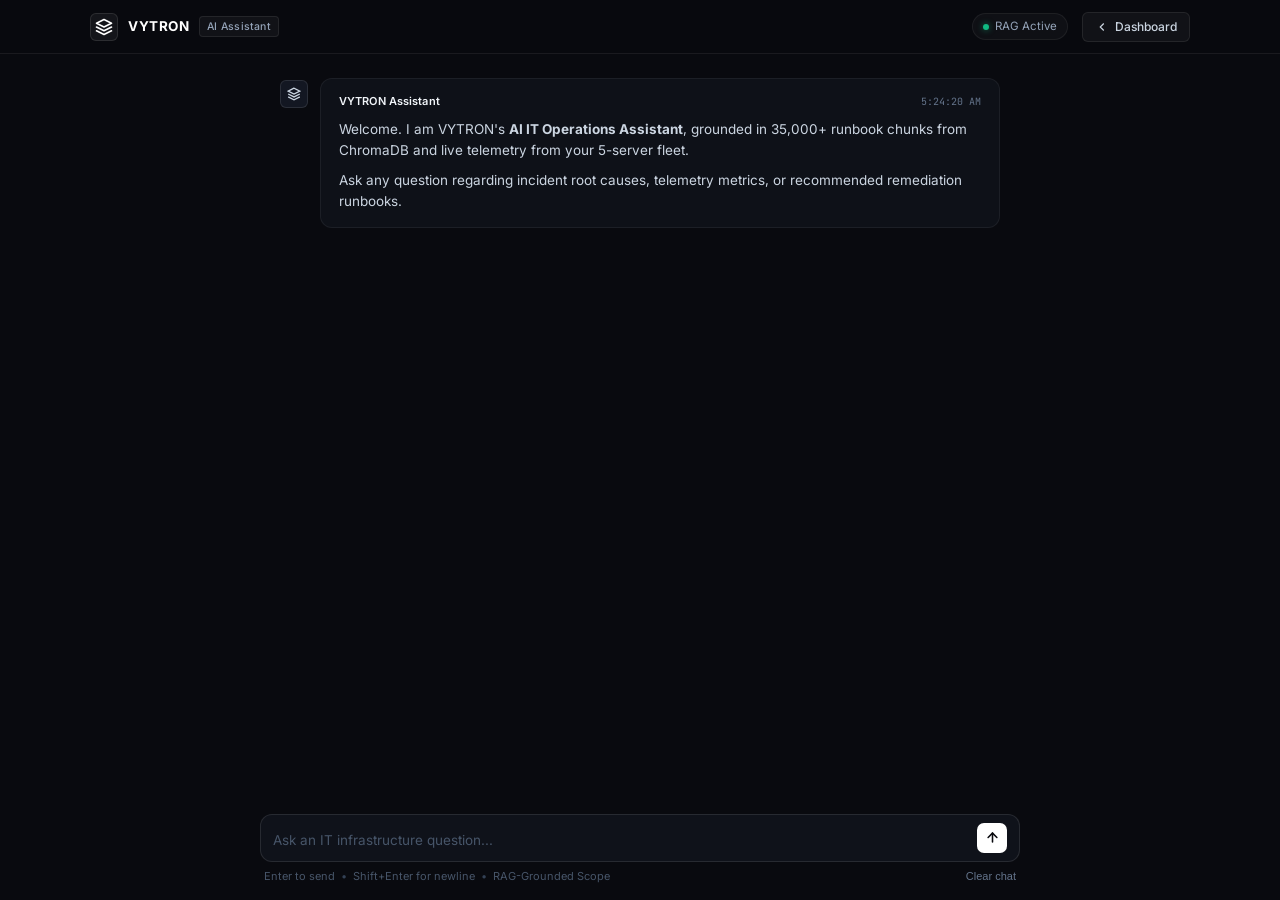
==== commit 54af521c: "feat(ui): redesign AI IT Support Chatbot with sleek minimal dark theme" ====
--- a/frontend/chat.html
+++ b/frontend/chat.html
@@ -3,145 +3,145 @@
 <head>
   <meta charset="UTF-8">
   <meta name="viewport" content="width=device-width, initial-scale=1.0">
-  <title>VYTRON — AI IT Manager Support Chatbot</title>
-  <link rel="stylesheet" href="css/style.css?v=2.4">
+  <title>VYTRON — AI IT Support Assistant</title>
+  <link rel="stylesheet" href="css/style.css?v=3.5">
   <link rel="preconnect" href="https://fonts.googleapis.com">
   <link rel="preconnect" href="https://fonts.gstatic.com" crossorigin>
-  <link href="https://fonts.googleapis.com/css2?family=Inter:wght@400;500;600;700;800&family=JetBrains+Mono:wght@400;500;600;700&display=swap" rel="stylesheet">
+  <link href="https://fonts.googleapis.com/css2?family=Inter:wght@400;500;600;700&family=JetBrains+Mono:wght@400;500;600&display=swap" rel="stylesheet">
 </head>
 <body class="chat-page-body">
-  <!-- Header -->
-  <header class="app-header chat-header">
-    <div class="brand-section">
-      <a href="index.html" class="brand-link" style="display:flex; align-items:center; gap:12px; text-decoration:none;">
-        <div class="brand-logo">
-          <svg width="24" height="24" viewBox="0 0 24 24" fill="none" stroke="currentColor" stroke-width="2.2" stroke-linecap="round" stroke-linejoin="round">
+
+  <!-- Minimal Header -->
+  <header class="chat-header">
+    <div class="chat-header-inner">
+      <div class="chat-brand-group">
+        <a href="index.html" class="chat-brand-link">
+          <div class="chat-brand-logo">
+            <svg width="18" height="18" viewBox="0 0 24 24" fill="none" stroke="currentColor" stroke-width="2.2" stroke-linecap="round" stroke-linejoin="round">
+              <polygon points="12 2 2 7 12 12 22 7 12 2"></polygon>
+              <polyline points="2 17 12 22 22 17"></polyline>
+              <polyline points="2 12 12 17 22 12"></polyline>
+            </svg>
+          </div>
+          <span class="chat-brand-name">VYTRON</span>
+          <span class="chat-brand-pill">AI Assistant</span>
+        </a>
+      </div>
+
+      <div class="chat-header-actions">
+        <div class="chat-live-status" id="aiHealthIndicator">
+          <span class="chat-status-dot"></span>
+          <span class="chat-status-text" id="aiStatusText">RAG Active</span>
+        </div>
+        <a href="index.html" class="btn-chat-nav-back" title="Return to Observability Dashboard">
+          <svg width="14" height="14" viewBox="0 0 24 24" fill="none" stroke="currentColor" stroke-width="2">
+            <polyline points="15 18 9 12 15 6"></polyline>
+          </svg>
+          <span>Dashboard</span>
+        </a>
+      </div>
+    </div>
+  </header>
+
+  <!-- Incident Context Banner (Visible when opened from an Incident) -->
+  <div class="chat-incident-banner" id="chatIncidentBanner" style="display:none;">
+    <div class="chat-incident-inner">
+      <div class="incident-banner-left">
+        <span class="prio-tag" id="bannerPriority">P1</span>
+        <span class="banner-inc-id" id="bannerIncidentId">INC-2026-XXXX</span>
+        <span class="banner-server" id="bannerServer">DB-01</span>
+        <span class="banner-separator">•</span>
+        <span class="banner-metric-info">
+          <span id="bannerMetric">Query Latency</span>:
+          <strong class="text-red" id="bannerObserved">145.2 ms</strong>
+          <span class="banner-thresh">(Threshold: <span id="bannerThreshold">120.0 ms</span>)</span>
+        </span>
+        <span class="banner-sev-pill" id="bannerSeverity">CRITICAL</span>
+      </div>
+      <button class="btn-clear-incident" id="btnClearIncidentFilter" onclick="ChatApp.clearIncidentContext()" title="Clear active incident filter">
+        ✕ Clear
+      </button>
+    </div>
+  </div>
+
+  <!-- Chatbot Main Workspace (Full-Height Conversational Layout) -->
+  <main class="chat-workspace">
+    <!-- Scrollable Chat Messages Stream -->
+    <div class="chat-messages-container" id="chatMessages">
+      <!-- Initial Welcome Message -->
+      <div class="chat-bubble-row assistant-row">
+        <div class="avatar-badge assistant-avatar">
+          <svg width="14" height="14" viewBox="0 0 24 24" fill="none" stroke="currentColor" stroke-width="2.2">
             <polygon points="12 2 2 7 12 12 22 7 12 2"></polygon>
             <polyline points="2 17 12 22 22 17"></polyline>
             <polyline points="2 12 12 17 22 12"></polyline>
           </svg>
         </div>
-        <div>
-          <h1 class="brand-title">VYTRON <span>AI IT SUPPORT ASSISTANT</span></h1>
-          <p class="brand-subtitle">RAG-Grounded Infrastructure Incident & Operations Intelligence</p>
-        </div>
-      </a>
-    </div>
-
-    <div class="header-status-group">
-      <div class="live-indicator" id="aiHealthIndicator">
-        <span class="status-dot green"></span>
-        <span class="status-label" id="aiStatusText">AI Online (RAG Active)</span>
-      </div>
-      <a href="index.html" class="btn btn-sm btn-outline-cyan btn-back-dashboard">
-        <svg width="14" height="14" viewBox="0 0 24 24" fill="none" stroke="currentColor" stroke-width="2">
-          <polyline points="15 18 9 12 15 6"></polyline>
-        </svg>
-        Back to Dashboard
-      </a>
-    </div>
-  </header>
-
-  <!-- Incident Context Banner (Visible when opened from an Incident) -->
-  <div class="chat-incident-banner" id="chatIncidentBanner" style="display:none;">
-    <div class="incident-banner-content">
-      <div class="banner-badge-group">
-        <span class="prio-tag" id="bannerPriority">P1</span>
-        <span class="banner-inc-id" id="bannerIncidentId">INC-2026-XXXX</span>
-        <span class="banner-server" id="bannerServer">DB-01 (Database Server)</span>
-      </div>
-      <div class="banner-telemetry-summary">
-        <span>AFFECTED METRIC: <strong id="bannerMetric">Query Latency</strong></span>
-        <span>OBSERVED: <strong class="text-red" id="bannerObserved">145.2 ms</strong></span>
-        <span>THRESHOLD: <strong id="bannerThreshold">120.0 ms</strong></span>
-        <span>STATUS: <strong class="text-red" id="bannerSeverity">CRITICAL</strong></span>
-      </div>
-    </div>
-    <div class="banner-actions">
-      <button class="btn btn-xs btn-outline-warning" id="btnClearIncidentFilter" onclick="ChatApp.clearIncidentContext()" title="Switch to General IT Chat">
-        ✕ Clear Incident Context
-      </button>
-    </div>
-  </div>
-
-  <!-- Chatbot Main Workspace -->
-  <main class="chat-workspace">
-    <!-- Suggested Contextual Questions Bar -->
-    <div class="suggested-questions-panel">
-      <div class="suggestions-header">
-        <svg width="14" height="14" viewBox="0 0 24 24" fill="none" stroke="currentColor" stroke-width="2">
-          <circle cx="12" cy="12" r="10"></circle>
-          <path d="M9.09 9a3 3 0 0 1 5.83 1c0 2-3 3-3 3"></path>
-          <line x1="12" y1="17" x2="12.01" y2="17"></line>
-        </svg>
-        <span>SUGGESTED INCIDENT QUESTIONS:</span>
-      </div>
-      <div class="suggestions-chips-wrap" id="suggestionsContainer">
-        <!-- Dynamically populated contextual chips -->
-      </div>
-    </div>
-
-    <!-- Scrollable Chat History Container -->
-    <div class="chat-messages-container" id="chatMessages">
-      <!-- Welcome Message -->
-      <div class="chat-bubble-row assistant-row">
-        <div class="avatar-badge assistant-avatar">AI</div>
         <div class="chat-bubble-card assistant-bubble">
           <div class="bubble-header">
-            <span class="bubble-sender">VYTRON AI IT Support Assistant</span>
+            <span class="bubble-sender">VYTRON Assistant</span>
             <span class="bubble-time" id="welcomeTime">Just now</span>
           </div>
           <div class="bubble-body">
-            <p>Welcome! I am VYTRON's dedicated <strong>AI IT Support Assistant</strong>, specialized in infrastructure monitoring, incident diagnosis, root cause analysis, and operational runbook guidance.</p>
-            <p>I operate on a strict <strong>Zero-Knowledge RAG pipeline</strong> grounded directly in official documentation from ChromaDB (35,000+ chunks) and live telemetry from the VYTRON 5-server fleet.</p>
-            <p style="margin-top:8px; font-size:12px; color:var(--text-dim);"><em>Select one of the suggested questions above or type your infrastructure inquiry below to begin.</em></p>
+            <p>Welcome. I am VYTRON's <strong>AI IT Operations Assistant</strong>, grounded in 35,000+ runbook chunks from ChromaDB and live telemetry from your 5-server fleet.</p>
+            <p>Ask any question regarding incident root causes, telemetry metrics, or recommended remediation runbooks.</p>
           </div>
+        </div>
+      </div>
+
+      <!-- Thinking / Loading Indicator (inside scroll stream) -->
+      <div class="chat-thinking-indicator" id="chatThinking" style="display:none;">
+        <div class="avatar-badge assistant-avatar">
+          <svg width="14" height="14" viewBox="0 0 24 24" fill="none" stroke="currentColor" stroke-width="2.2">
+            <polygon points="12 2 2 7 12 12 22 7 12 2"></polygon>
+            <polyline points="2 17 12 22 22 17"></polyline>
+            <polyline points="2 12 12 17 22 12"></polyline>
+          </svg>
+        </div>
+        <div class="thinking-bubble">
+          <span class="thinking-pulse-dot"></span>
+          <span id="thinkingText">Searching documentation &amp; analyzing live telemetry...</span>
         </div>
       </div>
     </div>
 
-    <!-- Thinking / Loading Indicator -->
-    <div class="chat-thinking-indicator" id="chatThinking" style="display:none;">
-      <div class="avatar-badge assistant-avatar">AI</div>
-      <div class="thinking-bubble">
-        <div class="spin-icon">
-          <svg width="16" height="16" viewBox="0 0 24 24" fill="none" stroke="currentColor" stroke-width="2" class="spin">
-            <circle cx="12" cy="12" r="10"></circle>
-          </svg>
+    <!-- Bottom Controls Deck -->
+    <div class="chat-bottom-deck">
+      <!-- Suggested Contextual Prompt Pills -->
+      <div class="suggested-questions-panel">
+        <div class="suggestions-chips-wrap" id="suggestionsContainer">
+          <!-- Dynamically populated contextual prompt chips -->
         </div>
-        <span id="thinkingText">Searching ChromaDB vector store & analyzing live telemetry...</span>
       </div>
-    </div>
 
-    <!-- Chat Input Controls Area -->
-    <div class="chat-input-area">
-      <div class="input-wrapper">
-        <textarea
-          id="chatInputText"
-          class="chat-textarea"
-          placeholder="Ask an IT infrastructure question (e.g., 'What caused this query latency spike?', 'How do I investigate blocking locks?')..."
-          rows="1"
-        ></textarea>
-        <button id="btnSendChat" class="btn-send-message" title="Send (Enter)">
-          <svg width="18" height="18" viewBox="0 0 24 24" fill="none" stroke="currentColor" stroke-width="2">
-            <line x1="22" y1="2" x2="11" y2="13"></line>
-            <polygon points="22 2 15 22 11 13 2 9 22 2"></polygon>
-          </svg>
-        </button>
-      </div>
-      <div class="input-meta-bar">
-        <div class="input-hints">
-          <span>Press <strong>Enter</strong> to send • <strong>Shift+Enter</strong> for newline</span>
-          <span class="meta-dot">•</span>
-          <span class="text-cyan">Strict IT-Only Scope Enforced</span>
+      <!-- Floating Minimal Input Capsule -->
+      <div class="chat-input-capsule">
+        <div class="input-wrapper">
+          <textarea
+            id="chatInputText"
+            class="chat-textarea"
+            placeholder="Ask an IT infrastructure question..."
+            rows="1"
+          ></textarea>
+          <button id="btnSendChat" class="btn-send-message" title="Send (Enter)">
+            <svg width="15" height="15" viewBox="0 0 24 24" fill="none" stroke="currentColor" stroke-width="2.5" stroke-linecap="round" stroke-linejoin="round">
+              <line x1="12" y1="19" x2="12" y2="5"></line>
+              <polyline points="5 12 12 5 19 12"></polyline>
+            </svg>
+          </button>
         </div>
-        <button id="btnClearChat" class="btn-clear-session" title="Clear current session conversation">
-          <svg width="12" height="12" viewBox="0 0 24 24" fill="none" stroke="currentColor" stroke-width="2">
-            <polyline points="3 6 5 6 21 6"></polyline>
-            <path d="M19 6v14a2 2 0 0 1-2 2H7a2 2 0 0 1-2-2V6m3 0V4a2 2 0 0 1 2-2h4a2 2 0 0 1 2 2v2"></path>
-          </svg>
-          Clear Session
-        </button>
+        <div class="input-meta-bar">
+          <div class="input-hints">
+            <span>Enter to send</span>
+            <span class="meta-dot">•</span>
+            <span>Shift+Enter for newline</span>
+            <span class="meta-dot">•</span>
+            <span>RAG-Grounded Scope</span>
+          </div>
+          <button id="btnClearChat" class="btn-clear-session" title="Clear current session conversation">
+            Clear chat
+          </button>
+        </div>
       </div>
     </div>
   </main>
@@ -153,7 +153,7 @@
         <h3 class="modal-title">Clear Conversation History?</h3>
       </div>
       <div class="modal-body">
-        <p>This will erase your current chatbot conversation thread. Any active incident context will remain intact.</p>
+        <p>This will erase your current session conversation thread. Any active incident context will remain intact.</p>
       </div>
       <div class="modal-footer">
         <button class="btn btn-secondary" id="btnCancelClear">Cancel</button>
@@ -163,6 +163,6 @@
   </div>
 
   <!-- Scripts -->
-  <script src="js/chat.js?v=2.4"></script>
+  <script src="js/chat.js?v=3.5"></script>
 </body>
 </html>
--- a/frontend/css/style.css
+++ b/frontend/css/style.css
@@ -4,43 +4,46 @@
    ========================================================================== */
 
 :root {
-  --bg-darkest: #07090e;
-  --bg-main: #0c1017;
-  --bg-card: #131b26;
-  --bg-card-hover: #192333;
-  --bg-elevated: #1b2434;
+  /* Clean Light Black (Charcoal/Graphite) Theme with Strategic Green & Red */
+  --bg-darkest: #131418;
+  --bg-main: #18191e;
+  --bg-card: #212229;
+  --bg-card-hover: #292b34;
+  --bg-elevated: #2c2e38;
   --border-subtle: rgba(255, 255, 255, 0.08);
-  --border-active: rgba(59, 130, 246, 0.5);
-  --border-highlight: #3b82f6;
-
-  --text-main: #f3f4f6;
-  --text-muted: #94a3b8;
-  --text-dim: #64748b;
-
-  --accent-cyan: #06b6d4;
-  --accent-blue: #3b82f6;
+  --border-active: rgba(255, 255, 255, 0.2);
+  --border-highlight: #ffffff;
+
+  --text-main: #f4f4f5;
+  --text-muted: #a1a1aa;
+  --text-dim: #71717a;
+
+  --accent-cyan: #10b981;
+  --accent-green: #10b981;
+  --accent-blue: #27272a;
   --accent-purple: #8b5cf6;
   --status-green: #10b981;
   --status-amber: #f59e0b;
   --status-red: #ef4444;
 
   --p1-color: #ef4444;
-  --p1-bg: rgba(239, 68, 68, 0.15);
+  --p1-bg: rgba(239, 68, 68, 0.16);
   --p2-color: #f97316;
-  --p2-bg: rgba(249, 115, 22, 0.15);
+  --p2-bg: rgba(249, 115, 22, 0.16);
   --p3-color: #eab308;
-  --p3-bg: rgba(234, 179, 8, 0.15);
-  --p4-color: #06b6d4;
-  --p4-bg: rgba(6, 182, 212, 0.15);
+  --p3-bg: rgba(234, 179, 8, 0.16);
+  --p4-color: #10b981;
+  --p4-bg: rgba(16, 185, 129, 0.16);
 
   --font-sans: 'Inter', -apple-system, BlinkMacSystemFont, 'Segoe UI', Roboto, sans-serif;
   --font-mono: 'JetBrains Mono', 'Fira Code', monospace;
   --radius-sm: 6px;
   --radius-md: 10px;
   --radius-lg: 14px;
-  --shadow-card: 0 4px 20px -2px rgba(0, 0, 0, 0.5);
+  --shadow-card: 0 4px 18px rgba(0, 0, 0, 0.35);
   --shadow-glow-red: 0 0 25px rgba(239, 68, 68, 0.35);
-  --shadow-glow-blue: 0 0 25px rgba(59, 130, 246, 0.35);
+  --shadow-glow-blue: 0 0 25px rgba(255, 255, 255, 0.15);
+  --shadow-glow-green: 0 0 25px rgba(16, 185, 129, 0.35);
 }
 
 * {
@@ -83,15 +86,16 @@
 }
 
 .brand-logo {
-  background: linear-gradient(135deg, #2563eb, #06b6d4);
+  background: var(--bg-card);
+  border: 1px solid var(--border-subtle);
   width: 42px;
   height: 42px;
   border-radius: var(--radius-md);
   display: flex;
   align-items: center;
   justify-content: center;
-  color: white;
-  box-shadow: 0 0 16px rgba(37, 99, 235, 0.4);
+  color: #10b981;
+  box-shadow: 0 2px 8px rgba(0, 0, 0, 0.3);
 }
 
 .brand-title {
@@ -102,14 +106,14 @@
 }
 
 .brand-title span {
-  color: var(--accent-cyan);
+  color: #a1a1aa;
   font-weight: 600;
-  font-size: 14px;
-  background: rgba(6, 182, 212, 0.12);
+  font-size: 13px;
+  background: rgba(255, 255, 255, 0.06);
   padding: 2px 8px;
   border-radius: 4px;
   margin-left: 6px;
-  border: 1px solid rgba(6, 182, 212, 0.3);
+  border: 1px solid rgba(255, 255, 255, 0.1);
 }
 
 .brand-subtitle {
@@ -166,6 +170,11 @@
   background: var(--bg-main);
   border-bottom: 1px solid var(--border-subtle);
   padding: 12px 28px;
+  transition: all 0.25s cubic-bezier(0.16, 1, 0.3, 1);
+}
+
+.control-bar-container.collapsed {
+  display: none !important;
 }
 
 .control-bar {
@@ -196,9 +205,9 @@
   font-weight: 600;
   padding: 5px 12px;
   border-radius: 16px;
-  background: rgba(59, 130, 246, 0.12);
-  color: #60a5fa;
-  border: 1px solid rgba(59, 130, 246, 0.3);
+  background: rgba(255, 255, 255, 0.05);
+  color: #d4d4d8;
+  border: 1px solid rgba(255, 255, 255, 0.1);
 }
 
 .scenario-status-pill.active {
@@ -206,6 +215,12 @@
   color: #f87171;
   border-color: rgba(239, 68, 68, 0.4);
   animation: pulse-glow 2s infinite;
+}
+
+.scenario-status-pill.paused {
+  background: rgba(245, 158, 11, 0.15);
+  color: #fbbf24;
+  border-color: rgba(245, 158, 11, 0.4);
 }
 
 .control-actions {
@@ -229,8 +244,8 @@
 }
 
 .select-wrapper select:focus {
-  border-color: var(--accent-blue);
-  box-shadow: 0 0 0 2px rgba(59, 130, 246, 0.2);
+  border-color: rgba(255, 255, 255, 0.3);
+  box-shadow: 0 0 0 2px rgba(255, 255, 255, 0.08);
 }
 
 .btn {
@@ -247,36 +262,40 @@
 }
 
 .btn-primary {
-  background: linear-gradient(135deg, #2563eb, #1d4ed8);
-  color: white;
-  box-shadow: 0 2px 10px rgba(37, 99, 235, 0.3);
+  background: #10b981;
+  color: #09090b;
+  font-weight: 700;
+  box-shadow: 0 2px 10px rgba(16, 185, 129, 0.25);
 }
 
 .btn-primary:hover {
-  background: linear-gradient(135deg, #1d4ed8, #1e40af);
+  background: #059669;
+  color: #ffffff;
   transform: translateY(-1px);
 }
 
 .btn-secondary {
-  background: var(--bg-card);
-  border: 1px solid var(--border-subtle);
-  color: var(--text-main);
-}
-
-.btn-secondary:hover {
-  background: var(--bg-card-hover);
-  border-color: var(--text-muted);
-}
-
-.btn-danger {
   background: rgba(239, 68, 68, 0.12);
   border: 1px solid rgba(239, 68, 68, 0.3);
   color: #f87171;
 }
 
-.btn-danger:hover {
+.btn-secondary:hover {
   background: rgba(239, 68, 68, 0.25);
   border-color: var(--status-red);
+  color: #ffffff;
+}
+
+.btn-danger {
+  background: rgba(255, 255, 255, 0.06);
+  border: 1px solid rgba(255, 255, 255, 0.12);
+  color: #a1a1aa;
+}
+
+.btn-danger:hover {
+  background: rgba(255, 255, 255, 0.12);
+  border-color: rgba(255, 255, 255, 0.25);
+  color: #ffffff;
 }
 
 /* ── Main Layout ───────────────────────────────────────────────────────── */
@@ -354,7 +373,7 @@
   justify-content: center;
 }
 
-.stat-icon-wrap.blue { background: rgba(59, 130, 246, 0.15); color: #60a5fa; }
+.stat-icon-wrap.blue { background: rgba(16, 185, 129, 0.15); color: #34d399; }
 .stat-icon-wrap.green { background: rgba(16, 185, 129, 0.15); color: #34d399; }
 .stat-icon-wrap.amber { background: rgba(245, 158, 11, 0.15); color: #fbbf24; }
 .stat-icon-wrap.red { background: rgba(239, 68, 68, 0.15); color: #f87171; }
@@ -439,9 +458,9 @@
 }
 
 .server-summary-card.selected {
-  border-color: var(--accent-cyan);
-  box-shadow: 0 0 16px rgba(6, 182, 212, 0.25);
-  background: #111a28;
+  border-color: #10b981;
+  box-shadow: 0 0 16px rgba(16, 185, 129, 0.25);
+  background: #252730;
 }
 
 .server-summary-card.alert-critical {
@@ -707,7 +726,7 @@
   border-radius: 1px;
 }
 
-.legend-line.telemetry { background: #06b6d4; }
+.legend-line.telemetry { background: #10b981; }
 .legend-line.warning { background: #f59e0b; }
 .legend-line.critical { background: #ef4444; }
 
@@ -945,11 +964,11 @@
   display: none;
   align-items: center;
   justify-content: center;
-  z-index: 100;
+  z-index: 1000;
 }
 
 .modal-backdrop.open {
-  display: flex;
+  display: flex !important;
 }
 
 .modal-box {
@@ -1096,8 +1115,8 @@
 }
 
 .modal-action-box {
-  background: rgba(6, 182, 212, 0.08);
-  border: 1px solid rgba(6, 182, 212, 0.3);
+  background: rgba(16, 185, 129, 0.08);
+  border: 1px solid rgba(16, 185, 129, 0.25);
   border-radius: var(--radius-sm);
   padding: 14px;
 }
@@ -1256,7 +1275,7 @@
 }
 
 .ai-command-box {
-  background: #090d16;
+  background: #0f172a;
   border: 1px solid var(--border-subtle);
   border-radius: 4px;
   padding: 8px 12px;
@@ -1313,19 +1332,19 @@
   display: inline-flex;
   align-items: center;
   gap: 6px;
-  background: rgba(6, 182, 212, 0.08);
-  border: 1px solid rgba(6, 182, 212, 0.25);
+  background: rgba(16, 185, 129, 0.08);
+  border: 1px solid rgba(16, 185, 129, 0.25);
   padding: 4px 10px;
   border-radius: 4px;
   font-size: 11px;
-  color: #67e8f9;
+  color: #34d399;
   text-decoration: none;
   transition: all 0.15s ease;
 }
 
 .ai-source-pill:hover {
-  background: rgba(6, 182, 212, 0.2);
-  border-color: #06b6d4;
+  background: rgba(16, 185, 129, 0.2);
+  border-color: #10b981;
   color: #ffffff;
 }
 
@@ -1532,9 +1551,9 @@
 
 .health-badge.health-good,
 .health-badge-card.health-good {
-  background: rgba(6, 182, 212, 0.18);
-  color: #22d3ee;
-  border: 1px solid rgba(6, 182, 212, 0.35);
+  background: rgba(16, 185, 129, 0.12);
+  color: #34d399;
+  border: 1px solid rgba(16, 185, 129, 0.25);
 }
 
 .health-badge.health-fair,
@@ -1583,6 +1602,99 @@
   grid-template-columns: 1fr 1fr;
   gap: 16px;
   margin-bottom: 20px;
+  transition: all 0.3s ease;
+}
+
+.egress-diff-grid.it-team-mode {
+  grid-template-columns: 1fr !important;
+}
+
+.egress-diff-grid.it-team-mode .tier1-card {
+  display: none !important;
+}
+
+.it-privacy-banner {
+  display: flex;
+  align-items: flex-start;
+  gap: 14px;
+  background: rgba(6, 182, 212, 0.08);
+  border: 1px solid rgba(6, 182, 212, 0.35);
+  border-radius: 8px;
+  padding: 12px 18px;
+  margin-bottom: 16px;
+  font-size: 12px;
+  color: #e2e8f0;
+  box-shadow: 0 2px 10px rgba(6, 182, 212, 0.08);
+}
+
+.it-privacy-banner.hidden {
+  display: none !important;
+}
+
+.privacy-banner-icon {
+  font-size: 20px;
+  flex-shrink: 0;
+  margin-top: 2px;
+}
+
+.privacy-banner-content strong {
+  display: block;
+  color: #38bdf8;
+  font-size: 12.5px;
+  margin-bottom: 3px;
+}
+
+.privacy-banner-content p {
+  margin: 0;
+  line-height: 1.5;
+  color: #cbd5e1;
+}
+
+.egress-role-badge {
+  font-family: var(--font-mono);
+  font-size: 11px;
+  font-weight: 700;
+  padding: 3px 10px;
+  border-radius: 6px;
+  border: 1px solid rgba(6, 182, 212, 0.4);
+  color: #22d3ee;
+  background: rgba(6, 182, 212, 0.1);
+  letter-spacing: 0.04em;
+}
+
+.egress-role-badge.admin-mode {
+  border-color: rgba(168, 85, 247, 0.5);
+  color: #c084fc;
+  background: rgba(168, 85, 247, 0.15);
+}
+
+.tier1-local-gate {
+  padding: 35px 24px;
+  text-align: center;
+  display: flex;
+  flex-direction: column;
+  align-items: center;
+  justify-content: center;
+  gap: 12px;
+  background: rgba(0, 0, 0, 0.2);
+}
+
+.gate-icon {
+  font-size: 32px;
+}
+
+.gate-title {
+  font-size: 14px;
+  font-weight: 700;
+  color: #f87171;
+}
+
+.gate-desc {
+  font-size: 12px;
+  color: #94a3b8;
+  max-width: 440px;
+  line-height: 1.5;
+  margin: 0;
 }
 
 .egress-diff-card {
@@ -1654,7 +1766,7 @@
 
 .diff-code-wrapper {
   padding: 12px;
-  background: #090d16;
+  background: #0f172a;
   max-height: 280px;
   overflow-y: auto;
 }
@@ -1807,193 +1919,302 @@
   border: 1px solid rgba(239, 68, 68, 0.25);
 }
 
-/* ── Dedicated AI IT Manager Support Chatbot ─────────────────────────── */
-
-.chat-page-body {
-  min-height: 100vh;
+/* ── Minimalist AI IT Support Assistant Chatbot ──────────────────────────── */
+
+body.chat-page-body {
+  height: 100vh;
+  max-height: 100vh;
   display: flex;
   flex-direction: column;
-  background: var(--bg-body);
-}
-
+  background-color: #090a0f;
+  color: #f1f5f9;
+  font-family: 'Inter', -apple-system, BlinkMacSystemFont, 'Segoe UI', Roboto, sans-serif;
+  overflow: hidden;
+  margin: 0;
+  padding: 0;
+  -webkit-font-smoothing: antialiased;
+}
+
+/* Minimal Top Bar */
 .chat-header {
-  position: sticky;
-  top: 0;
-  z-index: 100;
-}
-
-.btn-back-dashboard {
-  display: flex;
+  height: 54px;
+  background: rgba(9, 10, 15, 0.85);
+  backdrop-filter: blur(12px);
+  border-bottom: 1px solid rgba(255, 255, 255, 0.07);
+  padding: 0 24px;
+  display: flex;
+  align-items: center;
+  z-index: 50;
+  flex-shrink: 0;
+}
+
+.chat-header-inner {
+  max-width: 1100px;
+  width: 100%;
+  margin: 0 auto;
+  display: flex;
+  align-items: center;
+  justify-content: space-between;
+}
+
+.chat-brand-group {
+  display: flex;
+  align-items: center;
+}
+
+.chat-brand-link {
+  display: flex;
+  align-items: center;
+  gap: 10px;
+  text-decoration: none;
+  color: #ffffff;
+}
+
+.chat-brand-logo {
+  display: flex;
+  align-items: center;
+  justify-content: center;
+  width: 28px;
+  height: 28px;
+  border-radius: 6px;
+  background: rgba(255, 255, 255, 0.05);
+  border: 1px solid rgba(255, 255, 255, 0.1);
+  color: #ffffff;
+}
+
+.chat-brand-name {
+  font-size: 13.5px;
+  font-weight: 700;
+  letter-spacing: 0.04em;
+  color: #ffffff;
+}
+
+.chat-brand-pill {
+  font-size: 10.5px;
+  font-weight: 500;
+  padding: 2px 7px;
+  border-radius: 4px;
+  background: rgba(255, 255, 255, 0.04);
+  border: 1px solid rgba(255, 255, 255, 0.08);
+  color: #94a3b8;
+  letter-spacing: 0.02em;
+}
+
+.chat-header-actions {
+  display: flex;
+  align-items: center;
+  gap: 14px;
+}
+
+.chat-live-status {
+  display: flex;
+  align-items: center;
+  gap: 6px;
+  font-size: 11.5px;
+  color: #94a3b8;
+  padding: 4px 10px;
+  border-radius: 14px;
+  background: rgba(255, 255, 255, 0.03);
+  border: 1px solid rgba(255, 255, 255, 0.06);
+}
+
+.chat-status-dot {
+  width: 6px;
+  height: 6px;
+  border-radius: 50%;
+  background: #10b981;
+  box-shadow: 0 0 6px rgba(16, 185, 129, 0.6);
+}
+
+.btn-chat-nav-back {
+  display: inline-flex;
   align-items: center;
   gap: 6px;
   text-decoration: none;
   font-size: 12px;
-}
-
+  font-weight: 500;
+  color: #cbd5e1;
+  background: rgba(255, 255, 255, 0.04);
+  border: 1px solid rgba(255, 255, 255, 0.08);
+  border-radius: 6px;
+  padding: 5px 12px;
+  transition: all 0.15s ease;
+}
+
+.btn-chat-nav-back:hover {
+  background: rgba(255, 255, 255, 0.08);
+  border-color: rgba(255, 255, 255, 0.16);
+  color: #ffffff;
+}
+
+/* Minimal Incident Context Banner */
 .chat-incident-banner {
+  background: #0d1017;
+  border-bottom: 1px solid rgba(255, 255, 255, 0.06);
+  padding: 7px 24px;
+  font-size: 11px;
+  font-family: var(--font-mono, monospace);
+  flex-shrink: 0;
+}
+
+.chat-incident-inner {
+  max-width: 1100px;
+  width: 100%;
+  margin: 0 auto;
   display: flex;
   align-items: center;
   justify-content: space-between;
-  padding: 10px 24px;
-  background: linear-gradient(90deg, rgba(15, 23, 42, 0.98), rgba(17, 24, 39, 0.95));
-  border-bottom: 1px solid rgba(6, 182, 212, 0.3);
-  font-size: 11px;
-  font-family: var(--font-mono);
-}
-
-.incident-banner-content {
-  display: flex;
-  align-items: center;
-  gap: 16px;
+}
+
+.incident-banner-left {
+  display: flex;
+  align-items: center;
+  gap: 10px;
   flex-wrap: wrap;
-}
-
-.banner-badge-group {
-  display: flex;
-  align-items: center;
-  gap: 8px;
 }
 
 .banner-inc-id {
   color: #38bdf8;
-  font-weight: 700;
+  font-weight: 600;
 }
 
 .banner-server {
   color: #e2e8f0;
 }
 
-.banner-telemetry-summary {
-  display: flex;
-  align-items: center;
-  gap: 14px;
-  color: var(--text-dim);
-}
-
-.banner-telemetry-summary strong {
-  color: #e2e8f0;
-}
-
+.banner-separator {
+  color: #475569;
+}
+
+.banner-metric-info {
+  color: #94a3b8;
+}
+
+.banner-thresh {
+  color: #64748b;
+  font-size: 10.5px;
+}
+
+.banner-sev-pill {
+  font-size: 9px;
+  font-weight: 700;
+  padding: 1px 6px;
+  border-radius: 3px;
+  background: rgba(239, 68, 68, 0.15);
+  color: #f87171;
+  border: 1px solid rgba(239, 68, 68, 0.3);
+}
+
+.btn-clear-incident {
+  background: transparent;
+  border: 1px solid rgba(255, 255, 255, 0.1);
+  border-radius: 4px;
+  color: #94a3b8;
+  padding: 2px 8px;
+  font-size: 10px;
+  cursor: pointer;
+  transition: all 0.15s ease;
+}
+
+.btn-clear-incident:hover {
+  background: rgba(255, 255, 255, 0.05);
+  color: #ffffff;
+}
+
+/* Main Conversational Workspace */
 .chat-workspace {
   flex: 1;
   display: flex;
   flex-direction: column;
-  max-width: 1200px;
+  overflow: hidden;
+  position: relative;
   width: 100%;
-  margin: 0 auto;
-  padding: 16px 24px 20px 24px;
-  min-height: 0;
-}
-
-.suggested-questions-panel {
-  margin-bottom: 14px;
-}
-
-.suggestions-header {
-  display: flex;
-  align-items: center;
-  gap: 6px;
-  font-size: 11px;
-  font-weight: 700;
-  color: var(--text-dim);
-  margin-bottom: 8px;
-  letter-spacing: 0.04em;
-}
-
-.suggestions-chips-wrap {
-  display: flex;
-  gap: 8px;
-  flex-wrap: wrap;
-}
-
-.suggestion-chip {
-  background: rgba(255, 255, 255, 0.03);
-  border: 1px solid rgba(255, 255, 255, 0.1);
-  border-radius: 16px;
-  padding: 6px 14px;
-  color: #cbd5e1;
-  font-size: 11px;
-  cursor: pointer;
-  transition: all 0.2s ease;
-  text-align: left;
-}
-
-.suggestion-chip:hover {
-  background: rgba(6, 182, 212, 0.12);
-  border-color: var(--accent-cyan);
-  color: #38bdf8;
-  transform: translateY(-1px);
-}
-
+}
+
+/* Centered Messages Stream */
 .chat-messages-container {
   flex: 1;
   overflow-y: auto;
+  overflow-x: hidden;
+  padding: 24px 20px;
   display: flex;
   flex-direction: column;
-  gap: 16px;
-  padding: 18px;
-  background: rgba(15, 23, 42, 0.6);
-  border: 1px solid var(--border-subtle);
-  border-radius: var(--radius-md);
-  min-height: 420px;
-  max-height: 60vh;
-}
-
+  gap: 22px;
+  max-width: 760px;
+  width: 100%;
+  margin: 0 auto;
+}
+
+.chat-messages-container::-webkit-scrollbar {
+  width: 5px;
+}
+
+.chat-messages-container::-webkit-scrollbar-track {
+  background: transparent;
+}
+
+.chat-messages-container::-webkit-scrollbar-thumb {
+  background: rgba(255, 255, 255, 0.1);
+  border-radius: 3px;
+}
+
+/* Message Bubble Rows */
 .chat-bubble-row {
   display: flex;
   gap: 12px;
-  max-width: 85%;
+  width: 100%;
 }
 
 .chat-bubble-row.assistant-row {
   align-self: flex-start;
-  width: 100%;
 }
 
 .chat-bubble-row.user-row {
-  align-self: flex-end;
   justify-content: flex-end;
 }
 
+/* Avatars */
 .avatar-badge {
-  width: 32px;
-  height: 32px;
-  border-radius: 50%;
+  width: 28px;
+  height: 28px;
+  border-radius: 6px;
   display: flex;
   align-items: center;
   justify-content: center;
   font-size: 11px;
-  font-weight: 700;
+  font-weight: 600;
   flex-shrink: 0;
+  margin-top: 2px;
 }
 
 .assistant-avatar {
-  background: linear-gradient(135deg, #06b6d4, #0284c7);
-  color: #ffffff;
-}
-
-.user-avatar {
-  background: linear-gradient(135deg, #10b981, #059669);
-  color: #ffffff;
-}
-
+  background: #131722;
+  border: 1px solid rgba(255, 255, 255, 0.1);
+  color: #cbd5e1;
+}
+
+/* Bubble Cards */
 .chat-bubble-card {
+  line-height: 1.6;
+  font-size: 13.5px;
+  position: relative;
+}
+
+.assistant-bubble {
+  flex: 1;
+  background: #0e1118;
+  border: 1px solid rgba(255, 255, 255, 0.06);
+  border-radius: 12px;
   padding: 14px 18px;
-  border-radius: var(--radius-md);
-  line-height: 1.5;
-  font-size: 13px;
-}
-
-.assistant-bubble {
-  background: #111a28;
+  color: #e2e8f0;
+}
+
+.user-bubble {
+  max-width: 80%;
+  background: #171b26;
   border: 1px solid rgba(255, 255, 255, 0.08);
-  color: #e2e8f0;
-  width: 100%;
-}
-
-.user-bubble {
-  background: #1e293b;
-  border: 1px solid rgba(6, 182, 212, 0.3);
+  border-radius: 12px;
+  padding: 12px 16px;
   color: #f8fafc;
 }
 
@@ -2006,132 +2227,179 @@
 }
 
 .bubble-sender {
-  font-weight: 700;
-  color: var(--accent-cyan);
+  font-weight: 600;
+  color: #f1f5f9;
+  letter-spacing: 0.01em;
+}
+
+.user-bubble .bubble-sender {
+  color: #94a3b8;
 }
 
 .bubble-time {
-  color: var(--text-dim);
+  color: #64748b;
   font-size: 10px;
-  font-family: var(--font-mono);
-}
-
+  font-family: var(--font-mono, monospace);
+}
+
+.bubble-body p {
+  margin: 0 0 8px 0;
+  color: #cbd5e1;
+}
+
+.bubble-body p:last-child {
+  margin-bottom: 0;
+}
+
+.user-bubble .bubble-body p {
+  color: #f1f5f9;
+}
+
+/* Markdown typography inside assistant messages */
 .chat-h3 {
   font-size: 13px;
-  font-weight: 700;
-  color: #38bdf8;
-  margin: 12px 0 6px 0;
+  font-weight: 600;
+  color: #ffffff;
+  margin: 14px 0 6px 0;
   border-bottom: 1px solid rgba(255, 255, 255, 0.06);
   padding-bottom: 4px;
 }
 
+.chat-h2 {
+  font-size: 14px;
+  font-weight: 600;
+  color: #ffffff;
+  margin: 16px 0 8px 0;
+}
+
 .chat-inline-code {
-  font-family: var(--font-mono);
-  font-size: 12px;
+  font-family: 'JetBrains Mono', monospace;
+  font-size: 11.5px;
   background: rgba(0, 0, 0, 0.35);
+  border: 1px solid rgba(255, 255, 255, 0.08);
   padding: 2px 5px;
-  border-radius: 3px;
-  color: #a5f3fc;
+  border-radius: 4px;
+  color: #38bdf8;
 }
 
 .chat-ul {
-  margin: 6px 0 10px 18px;
+  margin: 6px 0 8px 18px;
   padding: 0;
 }
 
 .chat-li {
   margin-bottom: 4px;
-}
-
-.assistant-sources-wrap {
-  margin-top: 12px;
-  padding-top: 10px;
-  border-top: 1px solid rgba(255, 255, 255, 0.06);
-  display: flex;
-  flex-direction: column;
-  gap: 6px;
-}
-
-.sources-label {
-  font-size: 10px;
-  font-weight: 700;
-  color: var(--text-dim);
-  text-transform: uppercase;
-  letter-spacing: 0.05em;
-}
-
-.sources-pills-list {
+  color: #cbd5e1;
+}
+
+.context-pill {
+  font-size: 9.5px;
+  font-weight: 500;
+  font-family: var(--font-mono, monospace);
+  background: rgba(255, 255, 255, 0.04);
+  color: #94a3b8;
+  border: 1px solid rgba(255, 255, 255, 0.08);
+  padding: 1px 6px;
+  border-radius: 4px;
+}
+
+/* Thinking Indicator */
+.chat-thinking-indicator {
+  display: flex;
+  gap: 12px;
+  align-items: center;
+  max-width: 760px;
+  width: 100%;
+  margin: 0 auto;
+  padding: 0 4px;
+}
+
+.thinking-bubble {
+  display: inline-flex;
+  align-items: center;
+  gap: 8px;
+  background: rgba(255, 255, 255, 0.03);
+  border: 1px solid rgba(255, 255, 255, 0.07);
+  padding: 6px 14px;
+  border-radius: 16px;
+  font-size: 11.5px;
+  color: #94a3b8;
+}
+
+.thinking-pulse-dot {
+  width: 6px;
+  height: 6px;
+  border-radius: 50%;
+  background: #38bdf8;
+  animation: pulseDot 1.4s infinite ease-in-out;
+}
+
+@keyframes pulseDot {
+  0%, 100% { opacity: 0.3; transform: scale(0.85); }
+  50% { opacity: 1; transform: scale(1.15); }
+}
+
+/* Bottom Controls Deck */
+.chat-bottom-deck {
+  background: linear-gradient(180deg, transparent 0%, rgba(9, 10, 15, 0.85) 35%, #090a0f 100%);
+  padding: 8px 20px 16px 20px;
+  flex-shrink: 0;
+  z-index: 20;
+}
+
+/* Suggested Contextual Prompt Pills */
+.suggested-questions-panel {
+  max-width: 760px;
+  width: 100%;
+  margin: 0 auto 10px auto;
+}
+
+.suggestions-chips-wrap {
   display: flex;
   gap: 6px;
   flex-wrap: wrap;
-}
-
-.source-chip {
-  display: inline-flex;
-  align-items: center;
-  gap: 4px;
-  background: rgba(6, 182, 212, 0.08);
-  border: 1px solid rgba(6, 182, 212, 0.25);
-  border-radius: 4px;
-  padding: 3px 8px;
-  font-size: 10px;
-  color: #22d3ee;
-  text-decoration: none;
+  justify-content: flex-start;
+}
+
+.suggestion-chip {
+  background: rgba(255, 255, 255, 0.03);
+  border: 1px solid rgba(255, 255, 255, 0.08);
+  border-radius: 16px;
+  padding: 5px 12px;
+  color: #94a3b8;
+  font-size: 11.5px;
+  cursor: pointer;
   transition: all 0.15s ease;
-}
-
-.source-chip:hover {
-  background: rgba(6, 182, 212, 0.18);
-  border-color: var(--accent-cyan);
-}
-
-.context-pill {
-  font-size: 9px;
-  font-weight: 700;
-  font-family: var(--font-mono);
-  background: rgba(16, 185, 129, 0.15);
-  color: #34d399;
-  border: 1px solid rgba(16, 185, 129, 0.3);
-  padding: 1px 6px;
-  border-radius: 3px;
-}
-
-.chat-thinking-indicator {
-  display: flex;
-  gap: 12px;
-  align-items: center;
-  margin: 10px 0;
-}
-
-.thinking-bubble {
-  display: flex;
-  align-items: center;
-  gap: 8px;
-  background: #111a28;
-  border: 1px solid rgba(6, 182, 212, 0.2);
-  padding: 8px 14px;
-  border-radius: 20px;
-  font-size: 11px;
-  color: var(--accent-cyan);
-}
-
-.chat-input-area {
-  margin-top: 14px;
+  text-align: left;
+}
+
+.suggestion-chip:hover {
+  background: rgba(255, 255, 255, 0.07);
+  border-color: rgba(255, 255, 255, 0.18);
+  color: #ffffff;
+}
+
+/* Floating Minimal Input Capsule */
+.chat-input-capsule {
+  max-width: 760px;
+  width: 100%;
+  margin: 0 auto;
 }
 
 .input-wrapper {
   display: flex;
   gap: 10px;
-  background: #0f172a;
-  border: 1px solid var(--border-subtle);
-  border-radius: var(--radius-md);
+  background: #0f121a;
+  border: 1px solid rgba(255, 255, 255, 0.1);
+  border-radius: 12px;
   padding: 8px 12px;
   align-items: flex-end;
+  transition: border-color 0.2s ease, box-shadow 0.2s ease;
 }
 
 .input-wrapper:focus-within {
-  border-color: var(--accent-cyan);
-  box-shadow: 0 0 12px rgba(6, 182, 212, 0.2);
+  border-color: rgba(255, 255, 255, 0.22);
+  box-shadow: 0 0 0 1px rgba(255, 255, 255, 0.12);
 }
 
 .chat-textarea {
@@ -2141,34 +2409,39 @@
   outline: none;
   color: #f8fafc;
   font-family: inherit;
-  font-size: 13px;
-  line-height: 1.4;
+  font-size: 13.5px;
+  line-height: 1.45;
   resize: none;
   max-height: 120px;
+  padding: 2px 0;
+}
+
+.chat-textarea::placeholder {
+  color: #475569;
 }
 
 .btn-send-message {
-  background: var(--accent-cyan);
-  color: #0f172a;
+  background: #ffffff;
+  color: #090a0f;
   border: none;
-  border-radius: 6px;
-  width: 34px;
-  height: 34px;
+  border-radius: 7px;
+  width: 30px;
+  height: 30px;
   display: flex;
   align-items: center;
   justify-content: center;
   cursor: pointer;
-  transition: all 0.2s ease;
+  transition: all 0.15s ease;
   flex-shrink: 0;
 }
 
 .btn-send-message:hover {
-  background: #22d3ee;
-  transform: scale(1.05);
+  background: #e2e8f0;
+  transform: scale(1.04);
 }
 
 .btn-send-message:disabled {
-  opacity: 0.4;
+  opacity: 0.25;
   cursor: not-allowed;
   transform: none;
 }
@@ -2177,34 +2450,764 @@
   display: flex;
   align-items: center;
   justify-content: space-between;
-  margin-top: 8px;
-  font-size: 11px;
-  color: var(--text-dim);
+  margin-top: 6px;
+  padding: 0 4px;
+  font-size: 11px;
+  color: #475569;
 }
 
 .input-hints {
   display: flex;
   align-items: center;
   gap: 6px;
+}
+
+.meta-dot {
+  color: #334155;
 }
 
 .btn-clear-session {
   background: transparent;
   border: none;
-  color: var(--text-dim);
-  display: flex;
-  align-items: center;
-  gap: 4px;
+  color: #64748b;
   font-size: 11px;
   cursor: pointer;
   transition: color 0.15s ease;
+  padding: 0;
 }
 
 .btn-clear-session:hover {
-  color: #f87171;
+  color: #94a3b8;
 }
 
 .confirm-modal-card {
   max-width: 420px;
   padding: 20px;
 }
+
+/* Header Navbar IT Support Chatbot Pill (Minimal Styling) */
+.header-chat-btn,
+.header-chat-pill {
+  display: inline-flex !important;
+  align-items: center !important;
+  gap: 6px !important;
+  text-decoration: none !important;
+  font-family: 'Inter', sans-serif !important;
+  font-size: 12px !important;
+  font-weight: 500 !important;
+  padding: 5px 12px !important;
+  border-radius: 6px !important;
+  border: 1px solid rgba(255, 255, 255, 0.1) !important;
+  color: #cbd5e1 !important;
+  background: rgba(255, 255, 255, 0.04) !important;
+  transition: all 0.15s ease !important;
+  box-shadow: none !important;
+  cursor: pointer !important;
+}
+
+.header-chat-btn:hover,
+.header-chat-pill:hover {
+  background: rgba(255, 255, 255, 0.08) !important;
+  border-color: rgba(255, 255, 255, 0.2) !important;
+  color: #ffffff !important;
+  transform: none !important;
+  box-shadow: none !important;
+}
+
+/* ══════════════════════════════════════════════════════════════════════════
+   GOOGLE AUTHENTICATION & ROLE-BASED ACCESS CONTROL STYLES
+   ══════════════════════════════════════════════════════════════════════════ */
+
+.auth-header-container {
+  display: flex;
+  align-items: center;
+  margin-left: 8px;
+}
+
+/* Login / Sign Up Button */
+.btn-auth-login {
+  display: inline-flex;
+  align-items: center;
+  gap: 7px;
+  background: linear-gradient(135deg, rgba(6, 182, 212, 0.12), rgba(59, 130, 246, 0.12));
+  border: 1px solid rgba(6, 182, 212, 0.45);
+  color: #38bdf8;
+  font-family: 'Inter', sans-serif;
+  font-size: 12px;
+  font-weight: 600;
+  padding: 6px 14px;
+  border-radius: 7px;
+  cursor: pointer;
+  transition: all 0.2s cubic-bezier(0.16, 1, 0.3, 1);
+  box-shadow: 0 2px 8px rgba(6, 182, 212, 0.15);
+}
+
+.btn-auth-login:hover {
+  background: linear-gradient(135deg, rgba(6, 182, 212, 0.22), rgba(59, 130, 246, 0.22));
+  border-color: #38bdf8;
+  color: #ffffff;
+  transform: translateY(-1px);
+  box-shadow: 0 4px 14px rgba(6, 182, 212, 0.25);
+}
+
+/* Simulation Control Bar Toggle Button in Header */
+.btn-toggle-sim {
+  display: inline-flex;
+  align-items: center;
+  gap: 6px;
+  background: rgba(15, 23, 42, 0.85);
+  border: 1px solid rgba(255, 255, 255, 0.14);
+  color: #cbd5e1;
+  font-family: 'Inter', sans-serif;
+  font-size: 12px;
+  font-weight: 600;
+  padding: 6px 12px;
+  border-radius: 7px;
+  cursor: pointer;
+  margin-left: 8px;
+  transition: all 0.2s cubic-bezier(0.16, 1, 0.3, 1);
+  box-shadow: 0 2px 6px rgba(0, 0, 0, 0.3);
+}
+
+.btn-toggle-sim:hover {
+  background: rgba(30, 41, 59, 0.95);
+  border-color: rgba(6, 182, 212, 0.5);
+  color: #38bdf8;
+  transform: translateY(-1px);
+  box-shadow: 0 4px 12px rgba(6, 182, 212, 0.18);
+}
+
+.btn-toggle-sim.active {
+  background: rgba(6, 182, 212, 0.12);
+  border-color: #06b6d4;
+  color: #22d3ee;
+  box-shadow: 0 0 12px rgba(6, 182, 212, 0.25);
+}
+
+.btn-toggle-sim.sim-running {
+  border-color: #10b981;
+  color: #34d399;
+}
+
+.btn-toggle-sim.active .sim-toggle-arrow {
+  transform: rotate(180deg);
+}
+
+.sim-toggle-arrow {
+  transition: transform 0.2s ease;
+}
+
+/* User Profile Menu */
+.user-profile-menu-wrap {
+  position: relative;
+}
+
+.user-profile-btn {
+  display: inline-flex;
+  align-items: center;
+  gap: 8px;
+  background: rgba(15, 23, 42, 0.85);
+  border: 1px solid rgba(255, 255, 255, 0.12);
+  border-radius: 8px;
+  padding: 4px 10px 4px 5px;
+  cursor: pointer;
+  color: #f1f5f9;
+  font-family: 'Inter', sans-serif;
+  transition: all 0.2s ease;
+}
+
+.user-profile-btn:hover {
+  border-color: rgba(6, 182, 212, 0.5);
+  background: rgba(15, 23, 42, 1);
+}
+
+.user-avatar-slot {
+  width: 26px;
+  height: 26px;
+  border-radius: 50%;
+  overflow: hidden;
+  background: linear-gradient(135deg, #0284c7, #6366f1);
+  display: flex;
+  align-items: center;
+  justify-content: center;
+  flex-shrink: 0;
+  border: 1.5px solid rgba(255, 255, 255, 0.2);
+}
+
+.user-avatar-img {
+  width: 100%;
+  height: 100%;
+  object-fit: cover;
+}
+
+.user-avatar-initials {
+  font-size: 11px;
+  font-weight: 700;
+  color: #ffffff;
+}
+
+.user-display-name {
+  font-size: 12px;
+  font-weight: 600;
+  max-width: 110px;
+  white-space: nowrap;
+  overflow: hidden;
+  text-overflow: ellipsis;
+}
+
+.user-role-pill {
+  font-size: 9.5px;
+  font-weight: 700;
+  padding: 2px 6px;
+  border-radius: 4px;
+  letter-spacing: 0.05em;
+  text-transform: uppercase;
+}
+
+.role-pill-it {
+  background: rgba(6, 182, 212, 0.15);
+  border: 1px solid rgba(6, 182, 212, 0.4);
+  color: #22d3ee;
+}
+
+.role-pill-admin {
+  background: rgba(168, 85, 247, 0.18);
+  border: 1px solid rgba(168, 85, 247, 0.5);
+  color: #c084fc;
+}
+
+.user-dropdown-caret {
+  color: #64748b;
+  transition: transform 0.2s ease;
+}
+
+/* User Dropdown Panel */
+.user-profile-dropdown {
+  position: absolute;
+  top: calc(100% + 8px);
+  right: 0;
+  width: 280px;
+  background: #0f172a;
+  border: 1px solid rgba(255, 255, 255, 0.12);
+  border-radius: 10px;
+  box-shadow: 0 12px 30px rgba(0, 0, 0, 0.6);
+  z-index: 1000;
+  overflow: hidden;
+  backdrop-filter: blur(12px);
+  animation: dropdownFadeIn 0.15s ease-out;
+}
+
+@keyframes dropdownFadeIn {
+  from { opacity: 0; transform: translateY(-6px); }
+  to { opacity: 1; transform: translateY(0); }
+}
+
+.dropdown-header {
+  padding: 12px 14px;
+  background: rgba(2, 6, 23, 0.6);
+  border-bottom: 1px solid rgba(255, 255, 255, 0.06);
+}
+
+.dropdown-user-name {
+  font-size: 13px;
+  font-weight: 700;
+  color: #f8fafc;
+}
+
+.dropdown-user-email {
+  font-size: 11px;
+  color: #94a3b8;
+  margin-top: 2px;
+  word-break: break-all;
+}
+
+.dropdown-meta {
+  font-size: 10px;
+  color: #64748b;
+  margin-top: 4px;
+}
+
+.dropdown-role-section {
+  padding: 10px 14px;
+  border-bottom: 1px solid rgba(255, 255, 255, 0.06);
+}
+
+.dropdown-role-label {
+  font-size: 10px;
+  font-weight: 700;
+  color: #64748b;
+  text-transform: uppercase;
+  letter-spacing: 0.05em;
+  margin-bottom: 4px;
+}
+
+.dropdown-role-val {
+  display: flex;
+  align-items: center;
+  gap: 8px;
+  margin-bottom: 6px;
+}
+
+.dropdown-role-status {
+  font-size: 10.5px;
+  color: #10b981;
+}
+
+.dropdown-role-desc {
+  font-size: 11px;
+  line-height: 1.4;
+  color: #94a3b8;
+}
+
+.dropdown-actions {
+  padding: 6px;
+}
+
+.dropdown-item-btn {
+  width: 100%;
+  display: flex;
+  align-items: center;
+  gap: 8px;
+  padding: 8px 10px;
+  background: transparent;
+  border: none;
+  border-radius: 6px;
+  font-size: 12px;
+  font-weight: 500;
+  color: #cbd5e1;
+  cursor: pointer;
+  text-align: left;
+  transition: all 0.15s ease;
+}
+
+.dropdown-item-btn:hover {
+  background: rgba(255, 255, 255, 0.06);
+  color: #ffffff;
+}
+
+.dropdown-item-btn.admin-action:hover {
+  background: rgba(168, 85, 247, 0.15);
+  color: #d8b4fe;
+}
+
+.dropdown-item-btn.logout-action:hover {
+  background: rgba(239, 68, 68, 0.15);
+  color: #f87171;
+}
+
+/* ── Authentication Modal Card ────────────────────────────────────────────── */
+
+.auth-modal-card {
+  max-width: 460px;
+  width: 90%;
+  background: #0f172a;
+  border: 1px solid rgba(255, 255, 255, 0.12);
+  border-radius: 14px;
+  box-shadow: 0 20px 50px rgba(0, 0, 0, 0.7);
+}
+
+.auth-modal-header {
+  display: flex;
+  align-items: flex-start;
+  justify-content: space-between;
+  padding: 18px 22px 14px;
+  border-bottom: 1px solid rgba(255, 255, 255, 0.08);
+}
+
+.auth-header-title-wrap {
+  display: flex;
+  align-items: center;
+  gap: 12px;
+}
+
+.auth-logo-icon {
+  width: 38px;
+  height: 38px;
+  border-radius: 10px;
+  background: linear-gradient(135deg, rgba(6, 182, 212, 0.2), rgba(59, 130, 246, 0.2));
+  border: 1px solid rgba(6, 182, 212, 0.4);
+  display: flex;
+  align-items: center;
+  justify-content: center;
+  color: #22d3ee;
+  flex-shrink: 0;
+}
+
+.auth-logo-icon.admin-accent {
+  background: linear-gradient(135deg, rgba(168, 85, 247, 0.2), rgba(99, 102, 241, 0.2));
+  border-color: rgba(168, 85, 247, 0.4);
+  color: #c084fc;
+}
+
+.auth-modal-title {
+  font-size: 18px;
+  font-weight: 800;
+  color: #f8fafc;
+  margin: 0;
+}
+
+.auth-modal-subtitle {
+  font-size: 12px;
+  color: #94a3b8;
+  margin: 3px 0 0;
+}
+
+.auth-modal-body {
+  padding: 20px 22px;
+  display: flex;
+  flex-direction: column;
+  gap: 16px;
+}
+
+.auth-section-label {
+  display: flex;
+  align-items: center;
+  justify-content: space-between;
+  font-size: 11.5px;
+  font-weight: 700;
+  color: #94a3b8;
+  text-transform: uppercase;
+  letter-spacing: 0.05em;
+  margin-bottom: 8px;
+}
+
+.auth-required-tag {
+  font-size: 10px;
+  color: #f59e0b;
+  text-transform: none;
+  letter-spacing: normal;
+}
+
+/* Role Cards Selection Grid */
+.role-selection-grid {
+  display: flex;
+  flex-direction: column;
+  gap: 10px;
+}
+
+.role-card {
+  display: flex;
+  align-items: flex-start;
+  padding: 12px 14px;
+  border-radius: 9px;
+  background: rgba(2, 6, 23, 0.4);
+  border: 1.5px solid rgba(255, 255, 255, 0.08);
+  cursor: pointer;
+  transition: all 0.2s cubic-bezier(0.16, 1, 0.3, 1);
+  position: relative;
+}
+
+.role-card:hover {
+  background: rgba(2, 6, 23, 0.7);
+  border-color: rgba(6, 182, 212, 0.4);
+  transform: translateY(-1px);
+}
+
+.role-card.selected {
+  background: rgba(6, 182, 212, 0.08);
+  border-color: #06b6d4;
+  box-shadow: 0 0 16px rgba(6, 182, 212, 0.15);
+}
+
+.role-card#roleCardAdmin.selected {
+  background: rgba(168, 85, 247, 0.08);
+  border-color: #a855f7;
+  box-shadow: 0 0 16px rgba(168, 85, 247, 0.15);
+}
+
+.role-radio-input {
+  position: absolute;
+  top: 14px;
+  right: 14px;
+  accent-color: #06b6d4;
+  cursor: pointer;
+}
+
+.role-card-content {
+  padding-right: 24px;
+}
+
+.role-card-header {
+  display: flex;
+  align-items: center;
+  gap: 10px;
+  margin-bottom: 4px;
+}
+
+.role-icon {
+  width: 28px;
+  height: 28px;
+  border-radius: 6px;
+  display: flex;
+  align-items: center;
+  justify-content: center;
+  flex-shrink: 0;
+}
+
+.role-icon.it-icon {
+  background: rgba(6, 182, 212, 0.15);
+  color: #22d3ee;
+}
+
+.role-icon.admin-icon {
+  background: rgba(168, 85, 247, 0.15);
+  color: #c084fc;
+}
+
+.role-title {
+  font-size: 13.5px;
+  font-weight: 700;
+  color: #f1f5f9;
+  margin-right: 6px;
+}
+
+.role-badge {
+  font-size: 9.5px;
+  font-weight: 600;
+  padding: 1px 6px;
+  border-radius: 3px;
+}
+
+.role-badge.it-badge {
+  background: rgba(6, 182, 212, 0.15);
+  color: #38bdf8;
+}
+
+.role-badge.admin-badge {
+  background: rgba(245, 158, 11, 0.15);
+  color: #fbbf24;
+}
+
+.role-desc {
+  font-size: 11.5px;
+  color: #94a3b8;
+  line-height: 1.4;
+  margin: 0;
+}
+
+/* Google Sign-In Button */
+.btn-google-continue {
+  width: 100%;
+  display: flex;
+  align-items: center;
+  justify-content: center;
+  gap: 10px;
+  background: #ffffff;
+  color: #1f2937;
+  border: 1px solid #e5e7eb;
+  border-radius: 8px;
+  padding: 10px 18px;
+  font-family: 'Inter', sans-serif;
+  font-size: 13.5px;
+  font-weight: 600;
+  cursor: pointer;
+  box-shadow: 0 2px 6px rgba(0, 0, 0, 0.15);
+  transition: all 0.2s ease;
+}
+
+.btn-google-continue:hover {
+  background: #f9fafb;
+  box-shadow: 0 4px 12px rgba(0, 0, 0, 0.2);
+  transform: translateY(-1px);
+}
+
+.google-svg {
+  flex-shrink: 0;
+}
+
+/* Alert Banner */
+.auth-alert-banner {
+  padding: 9px 12px;
+  border-radius: 7px;
+  font-size: 12px;
+  line-height: 1.4;
+}
+
+.auth-alert-banner.alert-error {
+  background: rgba(239, 68, 68, 0.12);
+  border: 1px solid rgba(239, 68, 68, 0.4);
+  color: #fca5a5;
+}
+
+.auth-alert-banner.alert-warning {
+  background: rgba(245, 158, 11, 0.12);
+  border: 1px solid rgba(245, 158, 11, 0.4);
+  color: #fde68a;
+}
+
+.auth-alert-banner.alert-info {
+  background: rgba(6, 182, 212, 0.12);
+  border: 1px solid rgba(6, 182, 212, 0.4);
+  color: #bae6fd;
+}
+
+/* OAuth Config Notice */
+.oauth-config-notice {
+  display: flex;
+  gap: 10px;
+  align-items: flex-start;
+  padding: 10px 12px;
+  background: rgba(245, 158, 11, 0.08);
+  border: 1px solid rgba(245, 158, 11, 0.25);
+  border-radius: 7px;
+  font-size: 11.5px;
+  color: #fde68a;
+  margin-top: 10px;
+}
+
+.oauth-notice-content strong {
+  color: #fbbf24;
+}
+
+.oauth-notice-content p {
+  margin: 3px 0 0;
+  color: #cbd5e1;
+}
+
+.oauth-notice-content code {
+  background: rgba(0, 0, 0, 0.3);
+  padding: 1px 4px;
+  border-radius: 3px;
+  color: #38bdf8;
+  font-family: monospace;
+}
+
+.auth-security-footer-note {
+  display: flex;
+  align-items: center;
+  gap: 6px;
+  font-size: 10.5px;
+  color: #64748b;
+  margin-top: 4px;
+}
+
+.auth-modal-footer {
+  padding: 12px 22px 16px;
+  border-top: 1px solid rgba(255, 255, 255, 0.06);
+  display: flex;
+  justify-content: flex-end;
+}
+
+/* Admin Users Modal & Table */
+.admin-modal-card {
+  max-width: 680px;
+  width: 95%;
+  background: #0f172a;
+  border: 1px solid rgba(255, 255, 255, 0.12);
+  border-radius: 12px;
+}
+
+.admin-table {
+  width: 100%;
+  border-collapse: collapse;
+  font-size: 12px;
+}
+
+.admin-table th {
+  text-align: left;
+  padding: 10px 12px;
+  background: rgba(2, 6, 23, 0.5);
+  color: #94a3b8;
+  font-size: 10.5px;
+  font-weight: 700;
+  text-transform: uppercase;
+  letter-spacing: 0.05em;
+  border-bottom: 1px solid rgba(255, 255, 255, 0.08);
+}
+
+.admin-table td {
+  padding: 10px 12px;
+  border-bottom: 1px solid rgba(255, 255, 255, 0.06);
+  vertical-align: middle;
+}
+
+.admin-role-select {
+  background: #1e293b;
+  border: 1px solid rgba(255, 255, 255, 0.15);
+  border-radius: 4px;
+  color: #f1f5f9;
+  font-size: 11px;
+  padding: 4px 8px;
+  cursor: pointer;
+}
+
+.status-pill {
+  font-size: 10px;
+  font-weight: 600;
+  padding: 2px 6px;
+  border-radius: 3px;
+}
+
+.status-active {
+  background: rgba(16, 185, 129, 0.15);
+  color: #34d399;
+}
+
+.status-pending {
+  background: rgba(245, 158, 11, 0.15);
+  color: #fbbf24;
+}
+
+/* ── Role-Based UI Visibility (Removed for Admin Login) ───────────────────── */
+
+body.role-admin #headerChatbotBtn,
+body.role-admin .ai-chatbot-cta-box,
+body.role-admin #modalAiSection,
+body.role-admin .ai-troubleshoot-box {
+  display: none !important;
+}
+
+/* ── Role-Based UI Visibility (IT Team: Hide Customer Local Data) ─────────── */
+
+body.role-it-team:not(.role-admin) .egress-diff-grid,
+body:not(.role-admin) .egress-diff-grid.it-team-mode {
+  grid-template-columns: 1fr !important;
+}
+
+body.role-it-team:not(.role-admin) #egressTier1Card,
+body.role-it-team:not(.role-admin) .tier1-card,
+body:not(.role-admin) .egress-diff-grid.it-team-mode #egressTier1Card,
+body:not(.role-admin) .egress-diff-grid.it-team-mode .tier1-card {
+  display: none !important;
+}
+
+body.role-it-team:not(.role-admin) #itPrivacyBanner,
+body:not(.role-admin) .egress-diff-grid.it-team-mode ~ #itPrivacyBanner {
+  display: flex !important;
+}
+
+/* ── Role-Based UI Visibility (Admin: ALWAYS Show Both Tier 1 & Tier 2 Side-by-Side) ─ */
+
+body.role-admin .egress-diff-grid,
+body.role-admin #egressDiffGrid,
+body.role-admin .egress-diff-grid.it-team-mode {
+  display: grid !important;
+  grid-template-columns: 1fr 1fr !important;
+  gap: 16px !important;
+}
+
+body.role-admin #egressTier1Card,
+body.role-admin .tier1-card,
+body.role-admin .egress-diff-grid #egressTier1Card,
+body.role-admin #egressDiffGrid #egressTier1Card,
+body.role-admin .egress-diff-grid.it-team-mode #egressTier1Card,
+body.role-admin .egress-diff-grid.it-team-mode .tier1-card {
+  display: block !important;
+  visibility: visible !important;
+  opacity: 1 !important;
+}
+
+body.role-admin #egressTier2Card,
+body.role-admin .tier2-card,
+body.role-admin .egress-diff-grid #egressTier2Card,
+body.role-admin #egressDiffGrid #egressTier2Card,
+body.role-admin .egress-diff-grid.it-team-mode #egressTier2Card,
+body.role-admin .egress-diff-grid.it-team-mode .tier2-card {
+  display: block !important;
+  visibility: visible !important;
+  opacity: 1 !important;
+}
+
+body.role-admin #itPrivacyBanner {
+  display: none !important;
+}
